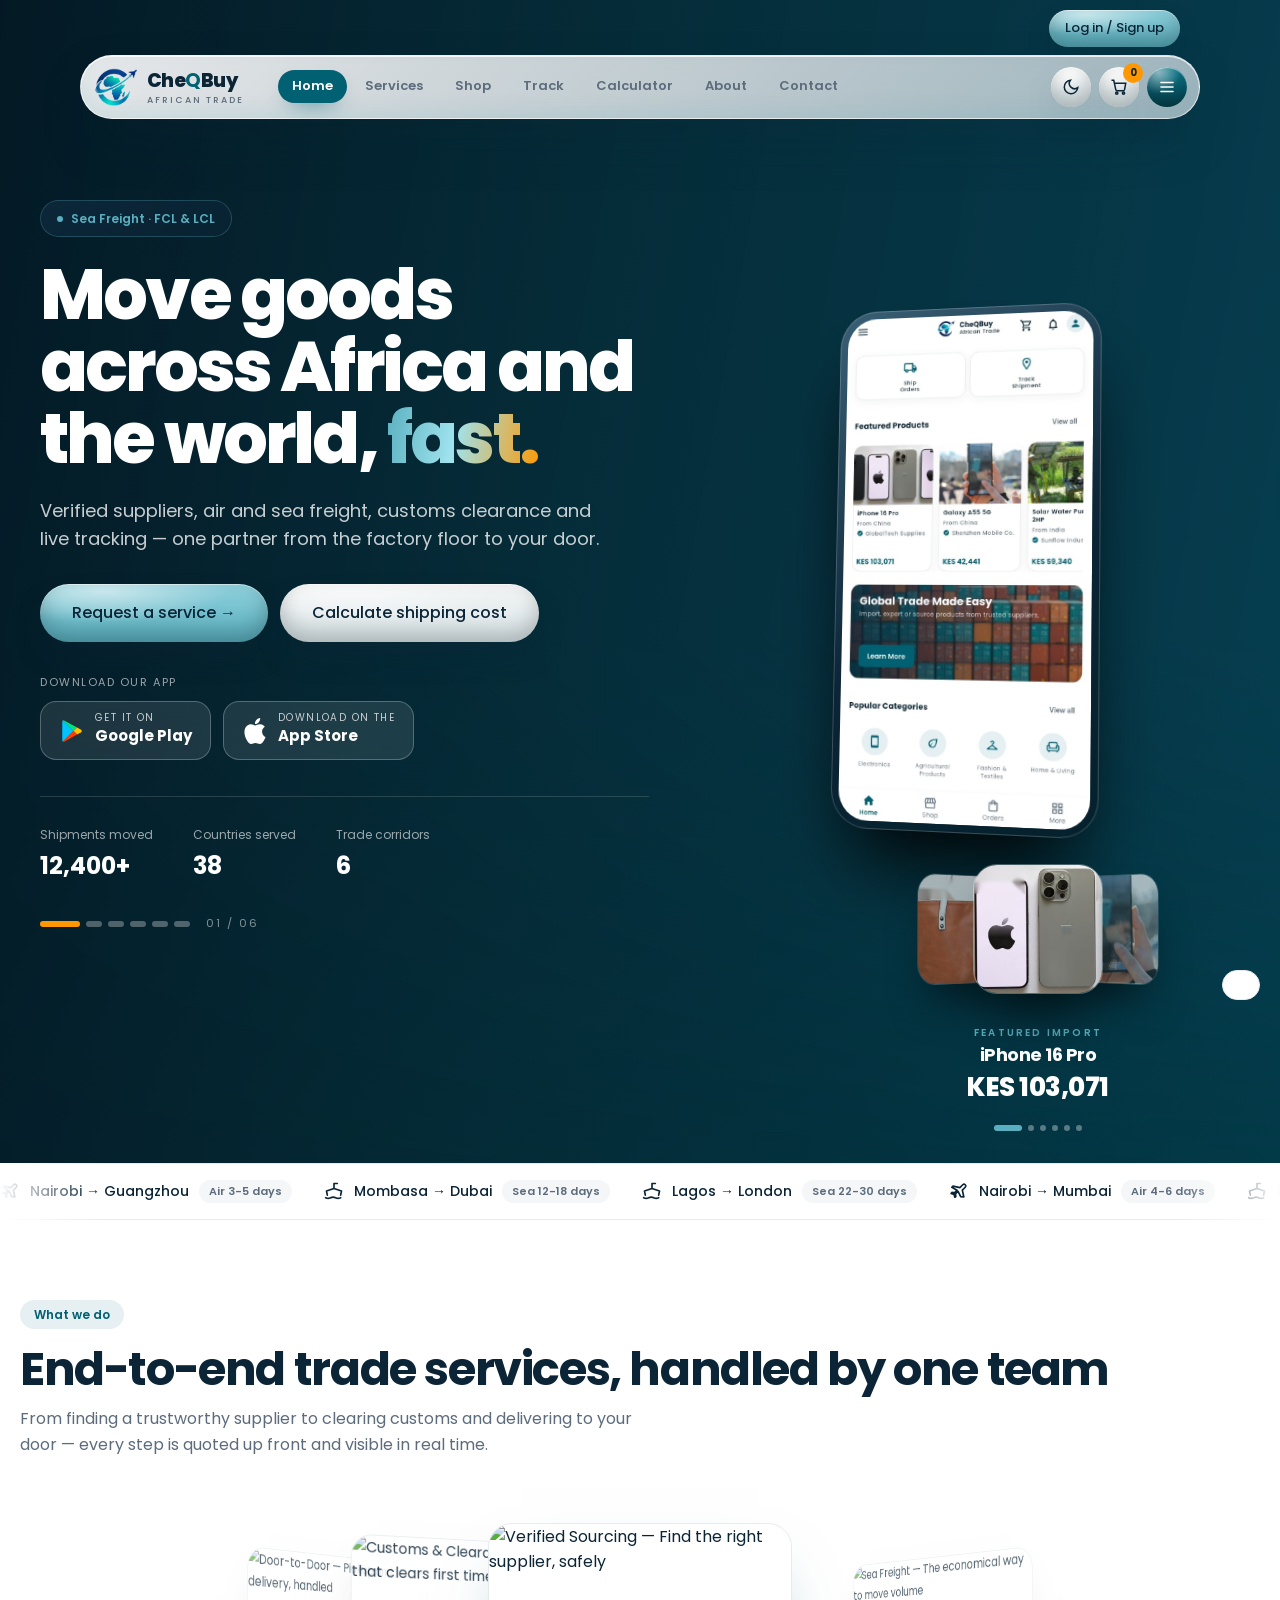
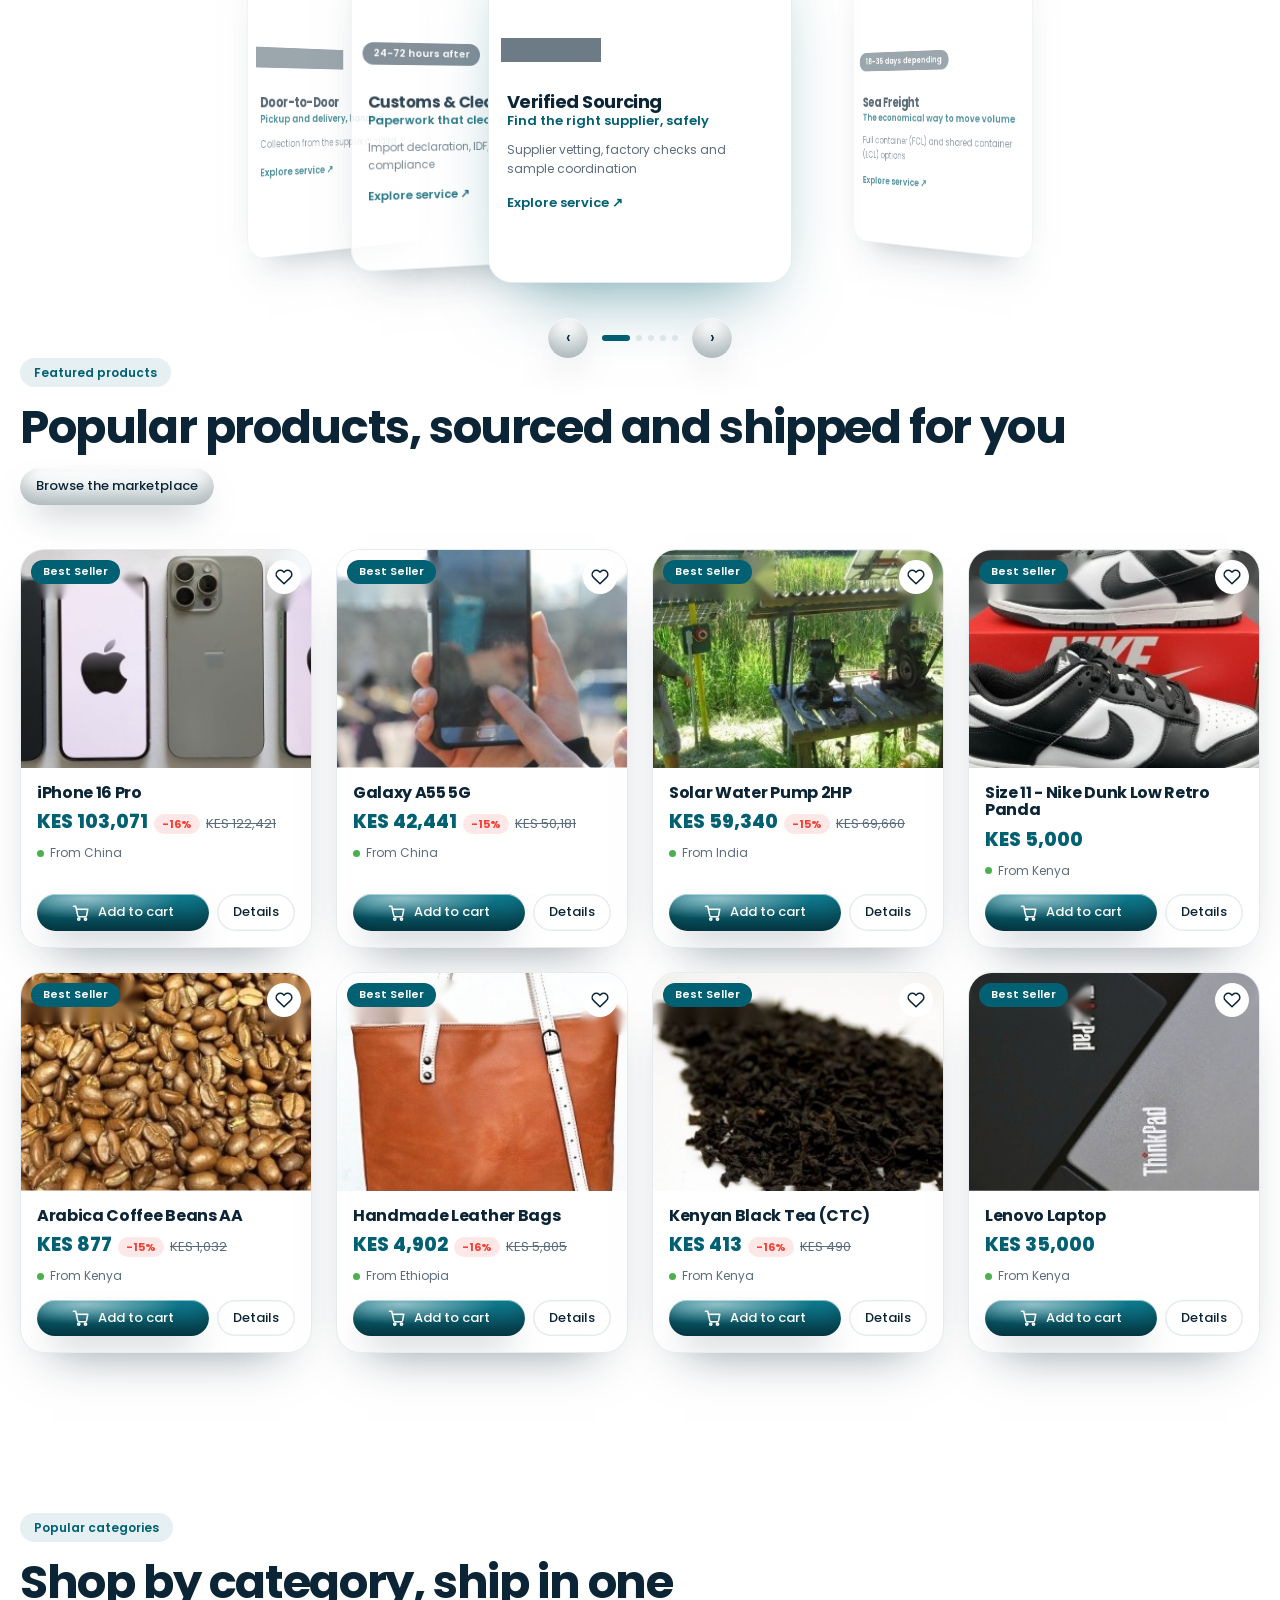
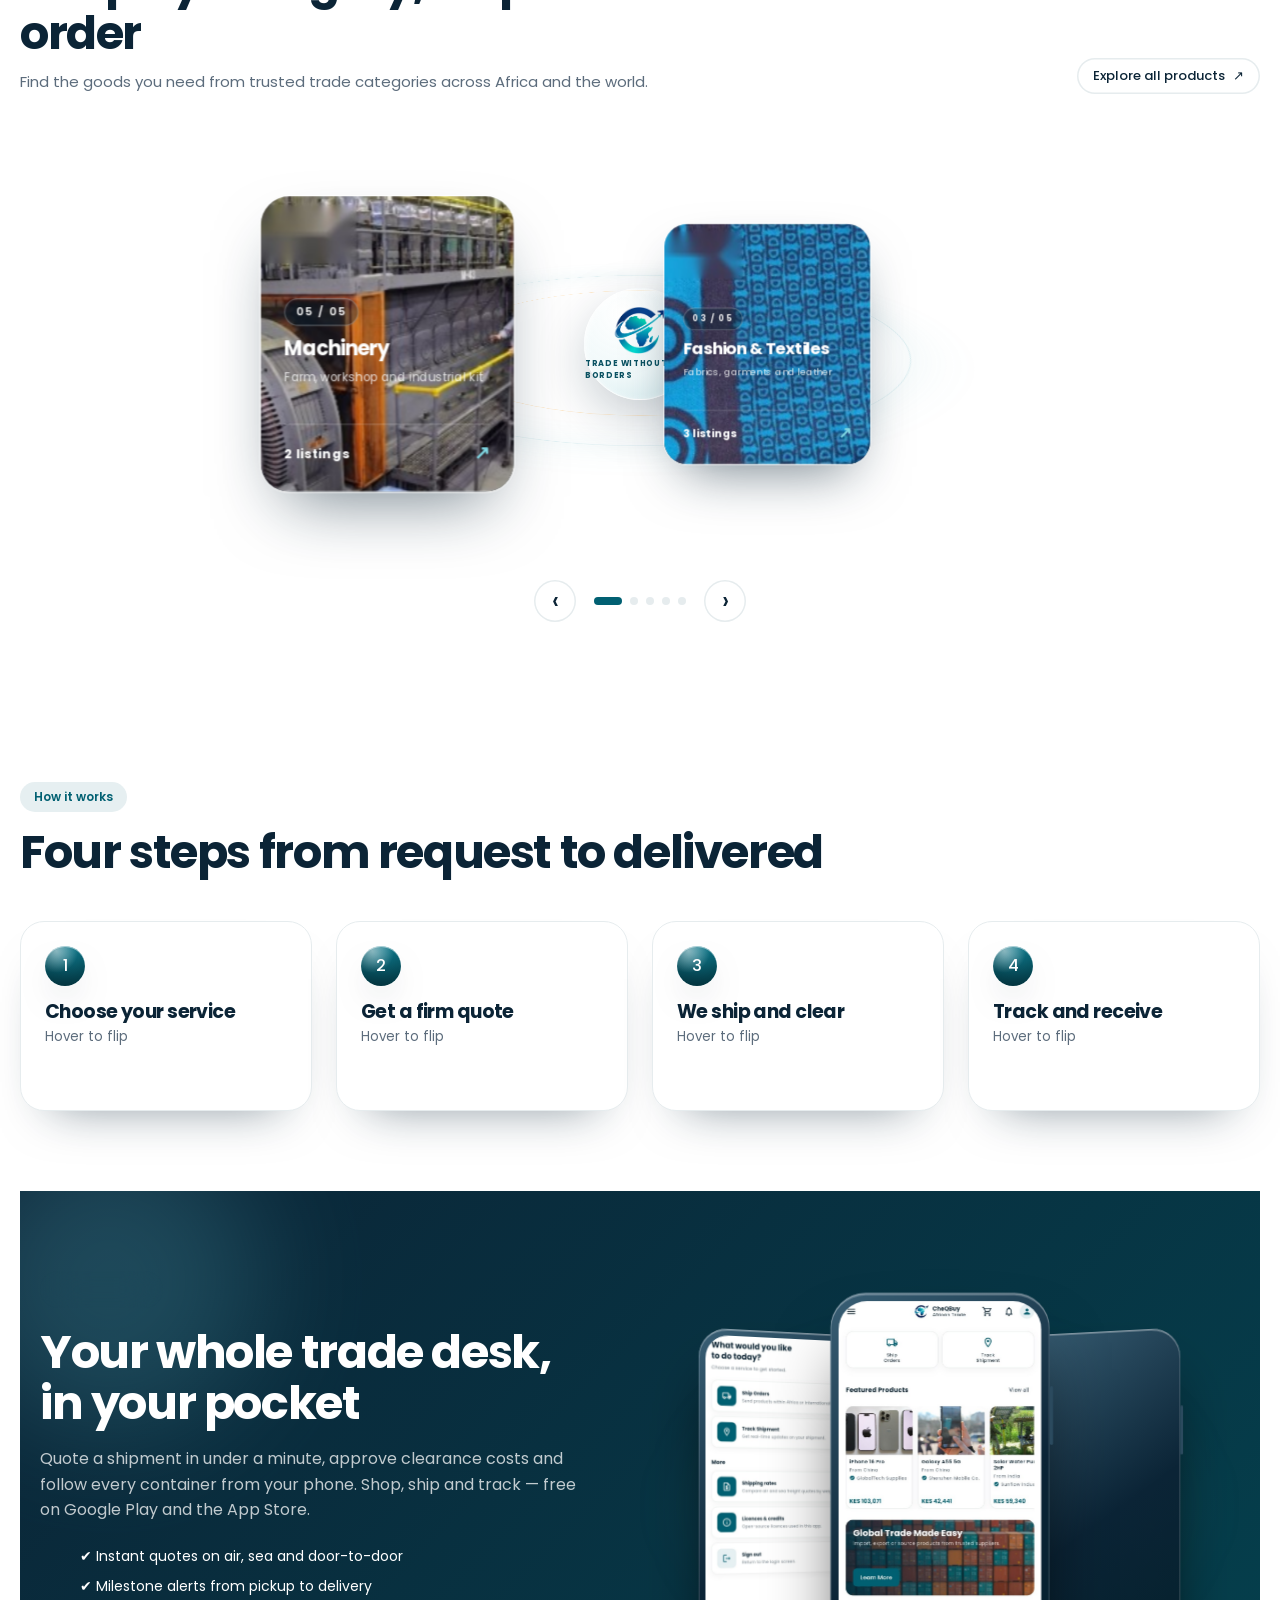
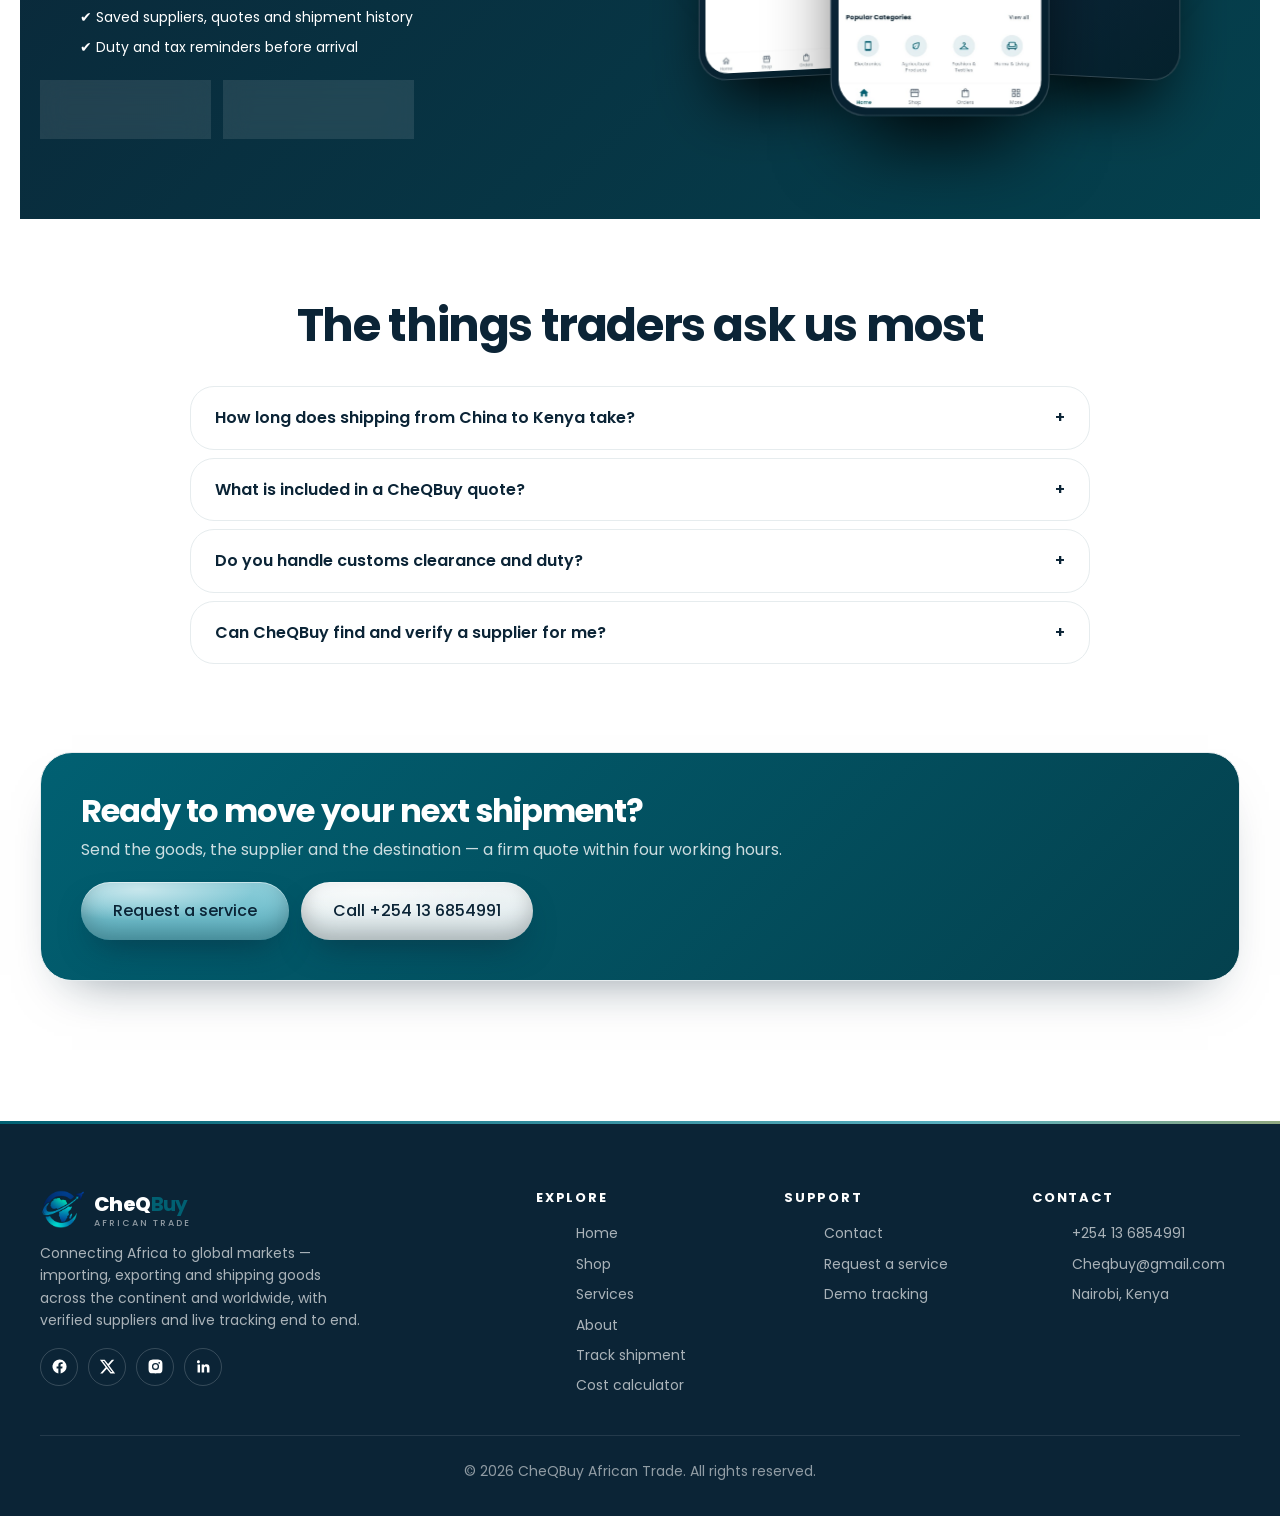
==== index.html @ 68449bb0 "Publish CheQBuy website Co-authored-by: Copilot <223556219+Copilot@users.noreply.github.com>" ====
<!doctype html>
<html lang="en">
<head>
<meta charset="utf-8">
<meta name="viewport" content="width=device-width,initial-scale=1,viewport-fit=cover">
<title>CheQBuy African Trade — Import · Export · Ship across Africa and the world</title>
<meta name="description" content="CheQBuy African Trade helps importers and exporters move goods across Africa and internationally — verified sourcing, air and sea freight, customs clearance, door-to-door delivery and live tracking.">
<meta name="theme-color" content="#016072">
<meta property="og:title" content="CheQBuy African Trade — Connecting Africa to Global Markets">
<meta property="og:type" content="website">
<link rel="icon" type="image/png" href="img/logo.png">
<link rel="preconnect" href="https://fonts.googleapis.com"><link rel="preconnect" href="https://fonts.gstatic.com" crossorigin>
<link href="https://fonts.googleapis.com/css2?family=Poppins:wght@300;400;500;600;700;800&display=swap" rel="stylesheet">
<link rel="stylesheet" href="styles.css">
</head>
<body>
<header id="hd">
  <div class="topr"><a class="orb lt sm" href="#/#download-app" id="login" aria-label="Log in or sign up to CheQBuy">Log in / Sign up</a></div>
  <div class="wrap nav">
    <a class="brand" href="#/" aria-label="CheQBuy African Trade — home">
      <img class="brand-logo" src="img/logo.png" alt="">
      <span>Che<b>Q</b>Buy<small>AFRICAN TRADE</small></span>
    </a>
    <nav class="links" id="links" aria-label="Main"></nav>
    <div class="rt">
      <button class="orb gh ico" id="theme" aria-label="Toggle dark mode"><svg viewBox="0 0 24 24" fill="none" stroke="currentColor" stroke-width="2"><path d="M21 12.8A9 9 0 1 1 11.2 3a7 7 0 0 0 9.8 9.8z"/></svg></button>
      <button class="orb gh ico" id="cartBtn" aria-label="Open cart"><svg viewBox="0 0 24 24" fill="none" stroke="currentColor" stroke-width="2"><circle cx="9" cy="20" r="1.5"/><circle cx="18" cy="20" r="1.5"/><path d="M2 3h3l2.7 12.4a2 2 0 0 0 2 1.6h7.7a2 2 0 0 0 2-1.5L21 7H6"/></svg><span class="badge" id="cnt" hidden>0</span></button>
      <button class="orb ico" id="menuBtn" aria-label="Open menu" aria-expanded="false"><svg viewBox="0 0 24 24" fill="none" stroke="#fff" stroke-width="2.2" stroke-linecap="round"><path d="M4 6h16M4 12h16M4 18h16"/></svg></button>
    </div>
  </div>
  <div class="strip" id="strip"></div>
</header>

<main id="app"></main>

<footer>
  <div class="wrap">
    <div class="fg">
      <div class="footer-brand"><div class="brand"><img class="brand-logo" src="img/logo.png" alt=""><span>CheQ<b>Buy<small>AFRICAN TRADE</small></b></span></div>
        <p style="font-size:14px;color:rgba(255,255,255,.65);max-width:320px;margin-top:12px">Connecting Africa to global markets — importing, exporting and shipping goods across the continent and worldwide, with verified suppliers and live tracking end to end.</p>
        <div class="so" id="social"></div></div>
      <div><h4>Explore</h4><ul><li><a href="#/">Home</a></li><li><a href="#/shop">Shop</a></li><li><a href="#/services">Services</a></li><li><a href="#/about">About</a></li><li><a href="#/track">Track shipment</a></li><li><a href="#/calculator">Cost calculator</a></li></ul></div>
      <div><h4>Support</h4><ul><li><a href="#/contact">Contact</a></li><li><a href="#/contact">Request a service</a></li><li><a href="#/track">Demo tracking</a></li></ul></div>
      <div><h4>Contact</h4><ul><li><a href="tel:+254136854991">+254 13 6854991</a></li><li><a href="mailto:Cheqbuy@gmail.com">Cheqbuy@gmail.com</a></li><li>Nairobi, Kenya</li></ul></div>
    </div>
    <div style="border-top:1px solid rgba(255,255,255,.1);padding:24px 0 34px;font-size:14px;color:rgba(255,255,255,.55);text-align:center">© 2026 CheQBuy African Trade. All rights reserved.</div>
  </div>
</footer>

<div class="ov" id="ov"></div>
<aside class="dr dk" id="menu" aria-label="Menu"><div style="display:flex;justify-content:space-between;align-items:center;margin-bottom:24px"><span class="brand"><img class="brand-logo" src="img/logo.png" alt=""><span>CheQ<b>Buy<small>AFRICAN TRADE</small></b></span></span><button class="orb gh ico" id="closeMenu" aria-label="Close menu">✕</button></div><div id="mlinks"></div>
  <a class="orb lt" style="margin-top:24px;color:#0B2436" href="#/contact">Request a service</a></aside>
<aside class="dr" id="cart" aria-label="Cart"><div class="dh"><span class="orb ico">🛒</span><b style="flex:1;font-size:18px">Your cart</b><button class="orb gh ico" id="closeCart" aria-label="Close cart">✕</button></div><div class="db" id="cbody"></div><div class="df" id="cfoot"></div></aside>
<div class="toast" id="toast" role="status" aria-live="polite"></div>

<script src="app.js"></script>
</body>
</html>
---- styles.css ----
:root{--pri:#016072;--lt:#59AFBF;--dk:#04414E;--navy:#0B2436;--pale:#E6EFF1;--bg:#fff;--tx:#0B2436;--tx2:#5C6C7C;--mu:#F4F6F7;--bd:#E6ECEE;--sf:#fff;--ok:#4CAF50;--wn:#FF9800;--pd:#FFC107;--er:#F44336;--sh:0 26px 50px -32px rgba(11,36,54,.55)}
[data-theme=dark]{--bg:#0B2436;--sf:#102C40;--pri:#59AFBF;--tx:#fff;--tx2:#9fb3c2;--mu:#102C40;--bd:#1E3A4C;--pale:#14334a;--sh:0 26px 50px -32px #000}
*{box-sizing:border-box;margin:0}html{scroll-behavior:smooth}
body{font:400 16px/1.6 Poppins,sans-serif;background:var(--bg);color:var(--tx);-webkit-font-smoothing:antialiased;overflow-x:hidden}
img{max-width:100%;display:block}a{color:inherit;text-decoration:none}button,input,select,textarea{font:inherit;color:inherit}
:focus-visible{outline:2px solid var(--lt);outline-offset:3px}::selection{background:var(--lt);color:#fff}
.wrap{max-width:1240px;margin:auto;padding:0 20px}.sec{padding:80px 0}
h1,h2,h3{font-weight:700;letter-spacing:-.03em;line-height:1.1}
h2{font-size:clamp(1.8rem,4vw,2.9rem)}.sub{color:var(--tx2);max-width:640px;margin-top:12px}
.tag{display:inline-block;font-size:12px;font-weight:600;color:var(--pri);background:var(--pale);padding:5px 14px;border-radius:99px;margin-bottom:14px}
.card{background:var(--sf);border:1px solid var(--bd);border-radius:24px;box-shadow:var(--sh)}
.sr{position:absolute;width:1px;height:1px;overflow:hidden;clip:rect(0 0 0 0)}
/* orb buttons */
.orb{--a:#0f7f93;--b:var(--dk);display:inline-flex;align-items:center;justify-content:center;gap:8px;padding:12px 24px;border:0;border-radius:99px;color:#fff;font-weight:500;cursor:pointer;position:relative;isolation:isolate;
background-image:radial-gradient(120% 120% at 28% 12%,rgba(255,255,255,.55),rgba(255,255,255,0) 46%),linear-gradient(180deg,var(--a),var(--b));
box-shadow:inset 0 1px 0 rgba(255,255,255,.5),inset 0 -10px 20px rgba(0,0,0,.22),0 16px 34px -14px rgba(11,36,54,.6);transition:transform .35s cubic-bezier(.22,1,.36,1),box-shadow .35s,filter .35s}
.orb:hover{transform:translateY(-2px) scale(1.025);filter:saturate(1.1);box-shadow:inset 0 1px 0 rgba(255,255,255,.6),inset 0 -10px 20px rgba(0,0,0,.22),0 22px 44px -16px rgba(89,175,191,.7)}
.orb:active{transform:scale(.985)}.orb.sm{padding:8px 16px;font-size:13px}.orb.lg{padding:16px 32px}
.orb.lt{--a:#8fd0dc;--b:var(--lt);color:var(--navy)}.orb.ok{--a:#6bc46f;--b:#3d9b41}
.orb.gh{--a:rgba(255,255,255,.95);--b:#dbe8eb;color:#0B2436}.orb.ol{background:none;color:var(--tx);box-shadow:inset 0 0 0 1.5px var(--bd)}
.orb.ico{width:40px;height:40px;padding:0}.orb svg{width:18px;height:18px}
/* header */
header{position:fixed;inset:0 0 auto;z-index:50;background:color-mix(in srgb,var(--bg) 85%,transparent);backdrop-filter:blur(20px);border-bottom:1px solid var(--bd);transition:box-shadow .5s}
header.sc{box-shadow:0 18px 42px -28px rgba(11,36,54,.55)}
.nav{display:flex;align-items:center;gap:10px;height:68px}.brand{display:flex;align-items:center;gap:10px;font-weight:800;font-size:19px;letter-spacing:-.03em}.brand-logo{width:44px;height:40px;object-fit:contain;flex:none}.brand>span{display:block}
.brand small{display:block;font-size:9px;letter-spacing:.22em;color:var(--tx2);font-weight:500;margin-top:-4px}.brand b{color:var(--pri)}.footer-brand{grid-column:span 2;min-width:240px}.footer-brand .brand{font-size:20px}.footer-brand .brand small{color:rgba(255,255,255,.55)}
.links{display:none;gap:4px;margin-left:24px;flex:1}.links a{padding:6px 14px;border-radius:99px;font-size:13px;font-weight:600;color:var(--tx2);transition:.3s}
.links a:hover{background:var(--pale);color:var(--tx)}.links a.on{background:var(--pri);color:#fff;box-shadow:0 10px 22px -12px var(--pri)}[data-theme=dark] .links a.on{color:#04414E}
.rt{margin-left:auto;display:flex;gap:8px;align-items:center}.badge{position:absolute;top:-4px;right:-4px;min-width:20px;height:20px;border-radius:99px;background:var(--wn);color:var(--navy);font-size:10px;font-weight:700;display:grid;place-items:center}
.strip{display:flex;gap:6px;overflow:auto;padding:0 20px 8px;scrollbar-width:none}.strip a{white-space:nowrap;padding:5px 14px;border-radius:99px;font-size:12px;font-weight:600;color:var(--tx2);background:var(--mu)}.strip a.on{background:var(--pri);color:#fff}
@media(min-width:1024px){.links{display:flex}.strip{display:none}}
/* drawers */
.ov{position:fixed;inset:0;background:rgba(11,36,54,.6);backdrop-filter:blur(4px);z-index:60;opacity:0;pointer-events:none;transition:.25s}.ov.o{opacity:1;pointer-events:auto}
.dr{position:fixed;top:0;bottom:0;right:0;width:min(440px,100%);background:var(--bg);z-index:70;transform:translateX(100%);transition:transform .5s cubic-bezier(.22,1,.36,1);display:flex;flex-direction:column}.dr.o{transform:none}
.dr.dk{background:linear-gradient(135deg,#102C40,#0B2436);color:#fff;width:min(384px,88%);padding:20px}.dr.dk a{display:block;padding:12px 16px;border-radius:16px;font-weight:600;color:rgba(255,255,255,.75)}.dr.dk a:hover,.dr.dk a.on{background:rgba(89,175,191,.2);color:#fff}
.dh{display:flex;align-items:center;gap:10px;padding:18px 22px;border-bottom:1px solid var(--bd)}.db{flex:1;overflow:auto;padding:18px 22px}.df{padding:20px 22px;background:var(--mu);border-top:1px solid var(--bd)}
.ci{display:flex;gap:12px;padding:12px;border:1px solid var(--bd);border-radius:16px;margin-bottom:12px}.ci img{width:76px;height:76px;border-radius:12px;object-fit:cover}.qty{display:inline-flex;align-items:center;border:1px solid var(--bd);border-radius:99px}.qty button{width:28px;height:28px;border:0;background:none;cursor:pointer;font-size:16px}
/* hero */
.hero{position:relative;min-height:100svh;display:flex;align-items:center;padding:130px 0 70px;color:#fff;background:#0B2436;overflow:hidden;isolation:isolate}
.hero .bg{position:absolute;inset:0;z-index:-2}.hero .bg img{position:absolute;inset:0;width:100%;height:100%;object-fit:cover;opacity:0;transition:opacity 1.6s ease-out}.hero .bg img.a{opacity:1;animation:kb 14s ease-out forwards}
.hero::before{content:"";position:absolute;inset:0;z-index:-1;background:linear-gradient(100deg,rgba(4,25,36,.95),rgba(4,45,56,.8) 40%,rgba(1,96,114,.45)),linear-gradient(0deg,rgba(4,25,36,.9),transparent 45%)}
.hg{display:grid;gap:40px;align-items:center}@media(min-width:1024px){.hg{grid-template-columns:1.05fr .95fr}}
.pill{display:inline-flex;align-items:center;gap:8px;padding:8px 16px;border-radius:99px;font-size:12px;font-weight:600;color:var(--lt);background:linear-gradient(135deg,rgba(16,44,64,.72),rgba(11,36,54,.58));border:1px solid rgba(89,175,191,.28);backdrop-filter:blur(20px)}
.pill i{width:6px;height:6px;border-radius:50%;background:var(--lt);animation:pr 2.4s infinite}
.hero h1{font-size:clamp(2.5rem,6vw,4.4rem);font-weight:800;line-height:1.02;letter-spacing:-.04em;margin:22px 0}
.grad{background:linear-gradient(100deg,#59AFBF,#9fe3ee 45%,#FF9800);-webkit-background-clip:text;background-clip:text;color:transparent}
.hero p.l{max-width:560px;font-size:18px;color:rgba(255,255,255,.78)}.btns{display:flex;flex-wrap:wrap;gap:12px;margin-top:30px}
.stats{display:flex;flex-wrap:wrap;gap:20px 40px;margin-top:36px;padding-top:24px;border-top:1px solid rgba(255,255,255,.14)}.stats b{display:block;font-size:24px}.stats span{font-size:12px;color:rgba(255,255,255,.6)}
.globe{position:relative;aspect-ratio:1;max-width:540px;margin:auto;width:100%}.globe canvas{position:absolute;inset:0;width:100%;height:100%}
.chip{position:absolute;padding:8px 14px;border-radius:99px;font-size:12px;font-weight:500;background:rgba(11,36,54,.7);border:1px solid rgba(89,175,191,.3);backdrop-filter:blur(14px);animation:fl 6s ease-in-out infinite}
.dots{display:flex;gap:6px;align-items:center;margin-top:30px}.dots i{height:6px;width:16px;border-radius:9px;background:rgba(255,255,255,.3);cursor:pointer;transition:.5s}.dots i.a{width:40px;background:var(--wn)}
@keyframes kb{from{transform:scale(1.02)}to{transform:scale(1.16) translate(-1.5%,-1.5%)}}@keyframes fl{50%{transform:translateY(-14px)}}
@keyframes pr{0%{box-shadow:0 0 0 0 rgba(89,175,191,.6)}70%{box-shadow:0 0 0 12px transparent}}@keyframes mq{to{transform:translateX(-50%)}}
.tick{overflow:hidden;background:var(--sf);border-block:1px solid var(--bd);padding:16px 0;mask-image:linear-gradient(90deg,transparent,#000 8%,#000 92%,transparent)}
.tk{display:flex;gap:32px;width:max-content;animation:mq 34s linear infinite}.tk span{display:flex;gap:10px;align-items:center;font-size:14px;font-weight:500;white-space:nowrap}.tk em{font-style:normal;font-size:11px;font-weight:600;background:var(--mu);color:var(--tx2);padding:3px 10px;border-radius:99px}
/* grids/cards */
.grid{display:grid;gap:24px;margin-top:44px}.g4{grid-template-columns:repeat(auto-fill,minmax(240px,1fr))}.g3{grid-template-columns:repeat(auto-fit,minmax(260px,1fr))}
.tilt{transform-style:preserve-3d;transition:transform .5s cubic-bezier(.22,1,.36,1),box-shadow .5s;will-change:transform}.sc3{perspective:1500px}
.pc{overflow:hidden;display:flex;flex-direction:column}.pc .im{position:relative;aspect-ratio:4/3;overflow:hidden;background:var(--mu)}.pc img{width:100%;height:100%;object-fit:cover;transition:transform .7s}.pc:hover img{transform:scale(1.06)}
.bs{position:absolute;left:10px;top:10px;background:var(--pri);color:#fff;font-size:11px;font-weight:600;padding:3px 12px;border-radius:99px}[data-theme=dark] .bs{color:#04414E}
.hb{position:absolute;right:10px;top:10px;width:34px;height:34px;border-radius:50%;border:0;background:#fff;color:var(--navy);cursor:pointer;display:grid;place-items:center}.hb.on{color:var(--er)}.hb.on svg{fill:var(--er)}
.pb{padding:16px;display:flex;flex-direction:column;gap:6px;flex:1}.pb h3{font-size:16px;letter-spacing:-.02em}.pr{font-weight:800;font-size:19px;color:var(--pri)}.old{text-decoration:line-through;color:var(--tx2);font-size:13px}
.off{background:#fde8e7;color:var(--er);font-size:11px;font-weight:700;padding:2px 8px;border-radius:99px;margin:0 6px}.ft{display:flex;gap:8px;margin-top:auto;padding-top:8px}.ft .orb:first-child{flex:1}
.ori{font-size:12px;color:var(--tx2);display:flex;align-items:center;gap:6px}.ori:before{content:"";width:7px;height:7px;border-radius:50%;background:var(--ok)}
.cat{position:relative;height:210px;border-radius:24px;overflow:hidden;color:#fff;display:flex;align-items:flex-end;padding:22px}.cat img{position:absolute;inset:0;width:100%;height:100%;object-fit:cover;transition:transform .7s;z-index:-1}.cat:hover img{transform:scale(1.06)}
.cat:before{content:"";position:absolute;inset:0;background:linear-gradient(0deg,rgba(11,36,54,.92),rgba(11,36,54,.3),transparent)}.cat div{position:relative}.cat h3{font-size:18px}.cat small{opacity:.7}
.category-section{position:relative;isolation:isolate}.category-heading{display:flex;align-items:flex-end;justify-content:space-between;gap:24px}.category-heading>div{max-width:680px}.category-heading p{margin-top:12px;color:var(--tx2);font-size:15px}.category-orbit{--orbit-radius:250px;position:relative;height:480px;margin:10px auto 0;perspective:1300px;overflow:visible;outline:none;touch-action:pan-y}.category-orbit:before,.category-orbit:after{content:"";position:absolute;left:50%;top:50%;border:1px solid rgba(89,175,191,.2);border-radius:50%;transform:translate(-50%,-50%) rotateX(72deg);pointer-events:none}.category-orbit:before{width:calc(var(--orbit-radius)*2.12);height:calc(var(--orbit-radius)*2.12);box-shadow:0 0 70px rgba(89,175,191,.1),inset 0 0 55px rgba(89,175,191,.08)}.category-orbit:after{width:calc(var(--orbit-radius)*1.58);height:calc(var(--orbit-radius)*1.58);border-color:rgba(255,152,0,.22)}.category-orbit__ring{position:absolute;inset:0;z-index:1;transform-style:preserve-3d;transform:rotateY(var(--orbit-angle,0deg));transition:transform 1.15s cubic-bezier(.22,1,.36,1)}.category-orbit__card{position:absolute;left:50%;top:50%;width:min(240px,64vw);height:280px;margin:-140px 0 0 -120px;display:flex;align-items:flex-end;padding:22px;border:1px solid rgba(255,255,255,.48);border-radius:28px;overflow:hidden;color:#fff;backface-visibility:hidden;transform:rotateY(calc(var(--orbit-index)*72deg)) translateZ(var(--orbit-radius));box-shadow:0 28px 65px -24px rgba(11,36,54,.6),inset 0 1px 0 rgba(255,255,255,.3);transition:box-shadow .3s,filter .3s}.category-orbit__card:hover,.category-orbit__card:focus-visible{box-shadow:0 36px 80px -18px rgba(1,96,114,.8),inset 0 1px 0 rgba(255,255,255,.55);filter:brightness(1.1)}.category-orbit__card img{position:absolute;inset:0;width:100%;height:100%;object-fit:cover;transition:transform .65s cubic-bezier(.22,1,.36,1)}.category-orbit__card:hover img{transform:scale(1.06)}.category-orbit__card:before{content:"";position:absolute;inset:0;background:linear-gradient(0deg,rgba(5,25,38,.98),rgba(5,25,38,.52) 48%,rgba(5,25,38,.06))}.category-orbit__card div{position:relative;z-index:1;width:100%}.category-orbit__card div>span{display:inline-block;margin-bottom:12px;padding:4px 10px;border:1px solid rgba(255,255,255,.28);border-radius:99px;background:rgba(11,36,54,.38);font-size:10px;font-weight:600;letter-spacing:.16em}.category-orbit__card h3{font-size:19px}.category-orbit__card small{display:block;min-height:36px;margin-top:7px;font-size:11px;line-height:1.6;opacity:.82}.category-orbit__card b{display:flex;align-items:center;justify-content:space-between;margin-top:16px;padding-top:12px;border-top:1px solid rgba(255,255,255,.24);font-size:12px}.category-orbit__card b i{font-size:18px;font-style:normal;color:#81d7e3}.category-orbit__core{position:absolute;left:50%;top:50%;z-index:2;width:112px;height:112px;display:flex;flex-direction:column;align-items:center;justify-content:center;gap:4px;border:1px solid rgba(255,255,255,.72);border-radius:50%;background:radial-gradient(circle at 34% 22%,rgba(255,255,255,.96),rgba(238,248,249,.92) 58%,rgba(204,231,235,.92));box-shadow:0 18px 50px rgba(11,36,54,.22),inset 0 2px 6px rgba(255,255,255,.9);transform:translate(-50%,-50%);pointer-events:none}.category-orbit__core img{width:56px;height:48px;object-fit:contain}.category-orbit__core span{font-size:8px;font-weight:700;letter-spacing:.08em;text-transform:uppercase;color:#0B5262}.category-controls{display:flex;justify-content:center;align-items:center;gap:18px;margin-top:-4px}.category-dots{display:flex;align-items:center;gap:8px}.category-dots button{width:8px;height:8px;padding:0;border:0;border-radius:99px;background:var(--bd);cursor:pointer;transition:width .3s,background .3s}.category-dots button[aria-pressed=true]{width:28px;background:var(--pri)}.category-controls .orb{width:42px;height:42px;font-size:24px}
@media(max-width:700px){.category-heading{align-items:flex-start;flex-direction:column;gap:12px}.category-heading p{font-size:14px}.category-heading>.orb{align-self:flex-start}.category-orbit{--orbit-radius:clamp(72px,22vw,140px);height:390px;margin-top:8px;perspective:950px}.category-orbit:before{width:calc(var(--orbit-radius)*2.4);height:calc(var(--orbit-radius)*2.4)}.category-orbit:after{width:calc(var(--orbit-radius)*1.75);height:calc(var(--orbit-radius)*1.75)}.category-orbit__card{width:min(205px,54vw);height:245px;margin:-122px 0 0 max(-102px,-27vw);padding:17px;border-radius:23px}.category-orbit__card h3{font-size:17px}.category-orbit__card small{font-size:10px}.category-orbit__core{width:84px;height:84px}.category-orbit__core img{width:44px;height:38px}.category-orbit__core span{font-size:7px}.category-controls{margin-top:-10px}}
@media(prefers-reduced-motion:reduce){.category-orbit__ring{transition:none!important}.category-orbit__card img{transition:none!important}}
.navy{background:#0B2436;color:#fff;position:relative;overflow:hidden}.glass{background:linear-gradient(135deg,rgba(16,44,64,.72),rgba(11,36,54,.58));border:1px solid rgba(89,175,191,.25);backdrop-filter:blur(20px);border-radius:24px;padding:26px}
.glass b{font-size:clamp(2rem,4vw,3rem);font-weight:800;display:block;letter-spacing:-.03em}
.blob{position:absolute;width:300px;height:300px;border-radius:50%;filter:blur(60px);opacity:.25;pointer-events:none}
.svc{display:grid;gap:0;grid-template-columns:1fr;overflow:hidden}.svc img{width:100%;height:100%;min-height:240px;object-fit:cover}@media(min-width:900px){.svc{grid-template-columns:1fr 1fr}.svc:nth-child(even) img{order:2}}.svc>div{padding:34px}
.svc li{list-style:none;display:flex;gap:10px;font-size:14px;margin:8px 0}.svc li:before{content:"✓";color:var(--pri);font-weight:700}
/* phones */
.phones{display:flex;justify-content:center;gap:22px;perspective:1400px;flex-wrap:wrap}
.ph{width:230px;border-radius:36px;padding:9px;background:linear-gradient(135deg,rgba(255,255,255,.18),rgba(255,255,255,.05));border:1px solid rgba(255,255,255,.2);box-shadow:0 40px 70px -20px #000;animation:fl 6s ease-in-out infinite;transition:transform .6s}
.ph:nth-child(1){transform:rotateY(14deg)}.ph:nth-child(2){transform:rotateY(-6deg) translateY(-24px);animation-delay:.8s}.ph:nth-child(3){transform:rotateY(-14deg);animation-delay:1.6s}.ph:hover{transform:rotateY(0) scale(1.04)}.ph img{border-radius:28px;width:100%}
.badges{display:flex;gap:12px;flex-wrap:wrap}.sb{display:flex;align-items:center;gap:10px;padding:10px 18px;border-radius:16px;border:1px solid rgba(255,255,255,.25);background:rgba(255,255,255,.1);backdrop-filter:blur(12px);color:#fff;transition:.3s}.sb:hover{transform:translateY(-2px);background:rgba(255,255,255,.2)}.sb svg{width:26px;height:26px}.sb small{display:block;font-size:10px;letter-spacing:.14em;text-transform:uppercase;opacity:.75;line-height:1.1}.sb b{font-size:15px;line-height:1.2}
/* forms */
.f{display:grid;gap:16px}.f label{font-size:14px;font-weight:500;display:grid;gap:6px}input,select,textarea{padding:12px 16px;border:1px solid var(--bd);border-radius:16px;background:var(--sf);width:100%}input:focus,select:focus,textarea:focus{outline:2px solid rgba(89,175,191,.55)}
.row{display:grid;gap:16px;grid-template-columns:repeat(auto-fit,minmax(200px,1fr))}.bar{position:sticky;top:76px;z-index:30;padding:16px;margin-top:-30px;display:grid;gap:12px;grid-template-columns:2fr 1fr 1fr 1fr;background:color-mix(in srgb,var(--sf) 85%,transparent);backdrop-filter:blur(20px);border:1px solid var(--bd);border-radius:24px}
@media(max-width:800px){.bar{grid-template-columns:1fr 1fr}.bar input{grid-column:1/-1}}
.chips{display:flex;flex-wrap:wrap;gap:8px;margin-top:18px}.chip2{padding:6px 14px;border-radius:99px;border:0;background:var(--mu);font-size:12px;font-weight:600;color:var(--tx2);cursor:pointer}.chip2.on{background:var(--pri);color:#fff}[data-theme=dark] .chip2.on{color:#04414E}
.ph1{padding:150px 0 70px;background:linear-gradient(135deg,#0B2436,#04414E 60%,#016072);color:#fff;position:relative;overflow:hidden}.ph1 h1{font-size:clamp(2.2rem,5vw,3.6rem);font-weight:800;letter-spacing:-.035em;max-width:780px;margin-top:14px}.ph1 p{color:rgba(255,255,255,.72);max-width:640px;margin-top:16px;font-size:18px}
.tm{list-style:none;position:relative;padding-left:0}.tm li{display:flex;gap:14px;margin-bottom:14px}.tm .d{width:42px;height:42px;border-radius:50%;display:grid;place-items:center;background:var(--mu);color:var(--tx2);flex:none}.tm .on .d{background:rgba(76,175,80,.15);color:var(--ok)}.tm .cur .d{animation:pr 2s infinite}.tm div.c{flex:1;padding:12px 16px;border:1px solid var(--bd);border-radius:16px}
.st{padding:3px 12px;border-radius:99px;font-size:12px;font-weight:600}
footer{background:#0B2436;color:#fff;margin-top:40px;position:relative;overflow:hidden}footer:before{content:"";display:block;height:3px;background:linear-gradient(90deg,#016072,#59AFBF,#FF9800,#59AFBF,#016072);background-size:300%;animation:gs 9s linear infinite}@keyframes gs{to{background-position:300%}}
.fg{display:grid;gap:40px;padding:64px 0 30px;grid-template-columns:repeat(auto-fit,minmax(180px,1fr))}footer h4{font-size:13px;text-transform:uppercase;letter-spacing:.14em;margin-bottom:14px}footer li{list-style:none;margin:8px 0;font-size:14px;color:rgba(255,255,255,.65)}footer li a:hover{color:var(--lt)}
.so{display:flex;gap:10px;margin-top:16px}.so a{width:38px;height:38px;border-radius:50%;border:1px solid rgba(255,255,255,.18);display:grid;place-items:center;transition:.3s}.so a:hover{background:var(--pri);transform:translateY(-2px)}.so svg{width:17px;height:17px;fill:#fff}
.toast{position:fixed;bottom:20px;right:20px;z-index:99;background:var(--sf);border:1px solid var(--bd);border-radius:16px;padding:14px 18px;box-shadow:var(--sh);transform:translateY(120px);transition:.4s;max-width:300px}.toast.o{transform:none}
.rv{opacity:0;transform:translateY(26px) rotateX(7deg);transition:opacity .7s cubic-bezier(.22,1,.36,1),transform .7s cubic-bezier(.22,1,.36,1)}.rv.in{opacity:1;transform:none}
.acc button{width:100%;text-align:left;background:none;border:0;padding:18px 0;font-weight:600;cursor:pointer;display:flex;justify-content:space-between}.acc .a{display:none;color:var(--tx2);font-size:14px;padding-bottom:18px}.acc .o .a{display:block}.acc>div{padding:0 24px;margin-bottom:8px}
@media(prefers-reduced-motion:reduce){*,*:before,*:after{animation-duration:.001ms!important;animation-iteration-count:1!important;transition-duration:.001ms!important}.rv{opacity:1;transform:none}}

/* 3D coverflow */
.cfw{margin-top:40px}.cf{position:relative;height:410px;perspective:1500px;outline:none}
.cfc{position:absolute;left:50%;top:50%;width:min(82%,304px);height:360px;overflow:hidden;cursor:pointer;transition:transform .68s cubic-bezier(.22,1,.36,1),opacity .5s ease;transform-style:preserve-3d;backface-visibility:hidden}
.cfc.act{box-shadow:0 34px 70px -34px rgba(1,96,114,.65);cursor:default}.ci2{position:relative;height:150px;overflow:hidden}.ci2 img{width:100%;height:100%;object-fit:cover;transition:transform .7s}.cfc:hover .ci2 img{transform:scale(1.06)}
.tm2{position:absolute;left:12px;bottom:12px;padding:3px 12px;border-radius:99px;font-size:11px;font-weight:600;color:#fff;background:rgba(11,36,54,.6);backdrop-filter:blur(8px)}
.ex{display:inline-block;margin-top:14px;font-weight:600;font-size:13px;color:var(--pri)}.cfn{display:flex;justify-content:center;align-items:center;gap:14px;margin-top:10px}
.cdots{display:flex;gap:6px}.cdots i{width:6px;height:6px;border-radius:9px;background:var(--bd);cursor:pointer;transition:.4s}.cdots i.a{width:28px;background:var(--pri)}
/* hero showcase */
.hs{grid-column:1/-1;display:flex;flex-direction:column;align-items:center;margin-top:10px}.hsb{display:flex;gap:20px;align-items:center;transform-style:preserve-3d;max-width:420px}
.hsi{position:relative;flex:none}.hsi img{width:120px;height:120px;border-radius:24px;object-fit:cover;box-shadow:0 30px 60px -18px rgba(0,0,0,.8);animation:fl 6s ease-in-out infinite;transition:transform .5s;position:relative}.hsi:hover img{transform:scale(1.07) rotateY(-10deg)}
.glow{position:absolute;inset:-14px;border-radius:50%;background:rgba(89,175,191,.28);filter:blur(24px)}
.hsb small{font-size:10px;letter-spacing:.22em;text-transform:uppercase;color:#59AFBF;font-weight:600}.hsb h3{font-size:20px;color:#fff;margin:2px 0}.hsb h3:hover{color:#59AFBF}.hp{font-size:26px;font-weight:800;letter-spacing:-.02em}.hm{font-size:12px;color:rgba(255,255,255,.65)}.hl{font-size:12px;font-weight:600;color:#59AFBF}
.hsd{display:flex;gap:6px;margin-top:16px}.hsd i{width:6px;height:6px;border-radius:9px;background:rgba(255,255,255,.35);cursor:pointer;transition:.4s}.hsd i.a{width:28px;background:#59AFBF}
@media(min-width:640px){.hsi img{width:160px;height:160px}.hsb h3{font-size:24px}}
@media(min-width:1280px){.hs{position:absolute;right:32px;bottom:32px;width:420px;align-items:flex-start;margin:0}}
/* phones */
.ag{display:grid;gap:56px;align-items:center}@media(min-width:1024px){.ag{grid-template-columns:.95fr 1.05fr}}
.phones{perspective:1400px;padding:30px 0}.pst{display:flex;justify-content:center;gap:0;transform-style:preserve-3d;transition:transform .5s cubic-bezier(.22,1,.36,1)}
.pf{width:min(31%,200px);flex:none;margin:0 -2%;padding:7px;border-radius:30px;background:linear-gradient(145deg,#3a6076,#0B2436 55%,#04212c);box-shadow:0 40px 70px -24px #000,inset 0 0 0 1px rgba(255,255,255,.18),inset 0 2px 0 rgba(255,255,255,.25);transition:transform .6s cubic-bezier(.22,1,.36,1);position:relative;transform-style:preserve-3d}
.pf:before{content:"";position:absolute;right:-3px;top:22%;width:3px;height:14%;border-radius:2px;background:#2b4a5e}
.pf .scr{border-radius:24px;overflow:hidden;aspect-ratio:720/1444;background:#fff}.pf img{width:100%;height:100%;object-fit:cover}
.pf figcaption{position:absolute;left:0;right:0;bottom:-30px;text-align:center;font-size:12px;color:rgba(255,255,255,.6)}
.pf[data-p="0"]{transform:rotateY(24deg) translateZ(-50px) translateX(14%)}.pf[data-p="1"]{transform:translateZ(70px) scale(1.12);z-index:2;animation:fl 6s ease-in-out infinite}.pf[data-p="2"]{transform:rotateY(-24deg) translateZ(-50px) translateX(-14%)}
.pf:hover{filter:brightness(1.08)}
/* flip cards */
.flip{perspective:1000px;height:190px}.fi{position:relative;height:100%;transform-style:preserve-3d;transition:transform .8s cubic-bezier(.22,1,.36,1)}.flip:hover .fi,.flip:focus .fi{transform:rotateY(180deg)}
.ff{position:absolute;inset:0;backface-visibility:hidden;padding:24px;border-radius:24px}.fb{transform:rotateY(180deg);background:linear-gradient(135deg,#016072,#04414E);color:#fff;display:flex;align-items:center;font-size:14px}
@media(max-width:700px){.cf{height:390px}}
/* floating spherical nav */
header{background:none!important;border:0!important;backdrop-filter:none!important;box-shadow:none!important;padding-top:10px;pointer-events:none}
header .wrap{pointer-events:none;max-width:1120px}.topr,.nav,.strip{pointer-events:auto}
.topr{display:flex;justify-content:flex-end;max-width:1120px;margin:0 auto;padding:0 20px 8px}
.nav{height:64px;padding:0 12px;border-radius:99px;background:linear-gradient(135deg,color-mix(in srgb,var(--sf) 90%,transparent),color-mix(in srgb,var(--sf) 62%,transparent));backdrop-filter:blur(22px) saturate(160%);border:1px solid rgba(255,255,255,.65);box-shadow:0 24px 60px -24px rgba(11,36,54,.55),inset 0 1px 0 rgba(255,255,255,.8),inset 0 -8px 18px rgba(89,175,191,.14);transition:transform .5s cubic-bezier(.22,1,.36,1)}
header.sc .nav{transform:translateY(-4px) scale(.985)}
.strip{margin:8px 14px 0;padding:6px 10px;border-radius:99px;background:color-mix(in srgb,var(--sf) 80%,transparent);backdrop-filter:blur(18px);border:1px solid var(--bd)}
.hero{padding:200px 0 70px}@media(min-width:1280px){.hero{padding-bottom:230px}}.ph1{padding-top:200px}
.hph{perspective:1200px;display:flex;justify-content:center}
.hpf{width:252px;padding:8px;border-radius:38px;background:linear-gradient(145deg,#3a6076,#0B2436 55%,#04212c);box-shadow:0 50px 80px -24px #000,inset 0 0 0 1px rgba(255,255,255,.2);transform:rotateY(-12deg) rotateX(4deg);transition:transform .5s cubic-bezier(.22,1,.36,1);animation:fl 6s ease-in-out infinite;transform-style:preserve-3d}
.hpa{background:#fff;color:#0B2436;border-radius:30px;padding:14px 12px;font-size:11px;display:grid;gap:9px;min-height:470px;align-content:start}
.ah{display:flex;justify-content:space-between;align-items:center;font-size:13px}.as{background:#F4F6F7;border-radius:99px;padding:8px 12px;color:#5C6C7C;font-size:10px}
.ab{position:relative;border-radius:16px;overflow:hidden;height:96px;color:#fff;display:block}.ab img{position:absolute;inset:0;width:100%;height:100%;object-fit:cover}.ab:before{content:"";position:absolute;inset:0;background:linear-gradient(90deg,rgba(4,65,78,.9),rgba(4,65,78,.2))}.ab div{position:relative;padding:11px;display:grid}.ab span{background:#016072;border-radius:8px;padding:4px 10px;font-weight:600;width:max-content;margin-top:6px}
.at{font-size:12px}.aq{display:grid;grid-template-columns:1fr 1fr;gap:8px}.aq a{border:1px solid #E6ECEE;border-radius:14px;padding:10px 4px;text-align:center;display:grid;justify-items:center;gap:4px;color:#0B2436;transition:.3s}.aq svg{color:#016072}.aq a:hover{transform:translateY(-3px) translateZ(20px);box-shadow:0 12px 20px -12px #016072}
.ap{display:grid;grid-template-columns:repeat(3,1fr);gap:6px}.ap a{border:1px solid #E6ECEE;border-radius:10px;overflow:hidden;display:grid;font-size:9px;line-height:1.3;transition:.3s}.ap a:hover{transform:translateY(-3px)}.ap img{aspect-ratio:1;object-fit:cover;width:100%}.ap b,.ap span{padding:2px 5px 0}.ap span{color:#016072;font-weight:700;padding-bottom:5px}
.hsb{display:block;max-width:420px;width:100%}.hst{position:relative;height:150px;perspective:900px;animation:fl 6s ease-in-out infinite}
.hsc{position:absolute;left:50%;top:6px;width:130px;height:130px;margin-left:-65px;border-radius:24px;overflow:hidden;box-shadow:0 30px 50px -16px rgba(0,0,0,.8);border:1px solid rgba(255,255,255,.28);transition:transform .75s cubic-bezier(.22,1,.36,1),opacity .5s}.hsc img{width:100%;height:100%;object-fit:cover}
.hsx{text-align:center;margin-top:10px}.hsx small{font-size:10px;letter-spacing:.22em;text-transform:uppercase;color:#59AFBF;font-weight:600}.hsb h3{font-size:18px}
.hs{align-items:center}@media(min-width:1280px){.hs{width:420px}}
.cfp{width:220px!important;height:440px!important;padding:7px;border-radius:32px;border:0;background:linear-gradient(145deg,#3a6076,#0B2436 55%,#04212c);box-shadow:0 40px 70px -24px #000,inset 0 0 0 1px rgba(255,255,255,.2);overflow:visible!important}
.cfp img{width:100%;height:100%;object-fit:cover;border-radius:25px;display:block}.cfp figcaption{position:absolute;bottom:-30px;left:0;right:0;text-align:center;font-size:12px;color:rgba(255,255,255,.65)}
.phones{position:relative}.phones:before{content:"";position:absolute;inset:10% 5%;background:radial-gradient(closest-side,rgba(89,175,191,.28),transparent);filter:blur(30px);z-index:-1}

/* nav clickable fix: .nav is also .wrap, so override explicitly */
header .nav,header .strip,header .topr,header a,header button{pointer-events:auto}
.hpf{width:270px}.hpa2{position:relative;border-radius:30px;overflow:hidden;background:#fff;line-height:0}.hpa2>img{width:100%;display:block}
.hot{position:absolute;border-radius:14px;transition:.3s}.hot:hover,.hot:focus-visible{background:rgba(1,96,114,.1);box-shadow:inset 0 0 0 2px rgba(1,96,114,.45)}
.ah1{isolation:isolate}.abg{position:absolute;inset:0;z-index:-2}.abg img{position:absolute;inset:0;width:100%;height:100%;object-fit:cover;opacity:0;transition:opacity 1.4s ease-out}.abg img.a{opacity:1;animation:kb 12s ease-out forwards}
.ah1:before{content:"";position:absolute;inset:0;z-index:-1;background:linear-gradient(100deg,rgba(4,25,36,.93),rgba(4,45,56,.72) 50%,rgba(1,96,114,.4))}
.adots{display:flex;gap:6px;margin-top:34px}.adots i{height:6px;width:16px;border-radius:9px;background:rgba(255,255,255,.3);cursor:pointer;transition:.5s}.adots i.a{width:40px;background:var(--wn)}
.category-orbit__core{z-index:0}.category-section{overflow:hidden}.category-orbit__card{transform:rotateY(calc(var(--orbit-index)*72deg)) translateZ(var(--orbit-radius)) rotateY(calc(var(--orbit-index)*-72deg))}
@media(max-width:700px){.category-orbit{--orbit-radius:clamp(92px,28vw,148px)}.category-orbit__card{width:min(205px,50vw);margin-left:max(-102px,-25vw)}}
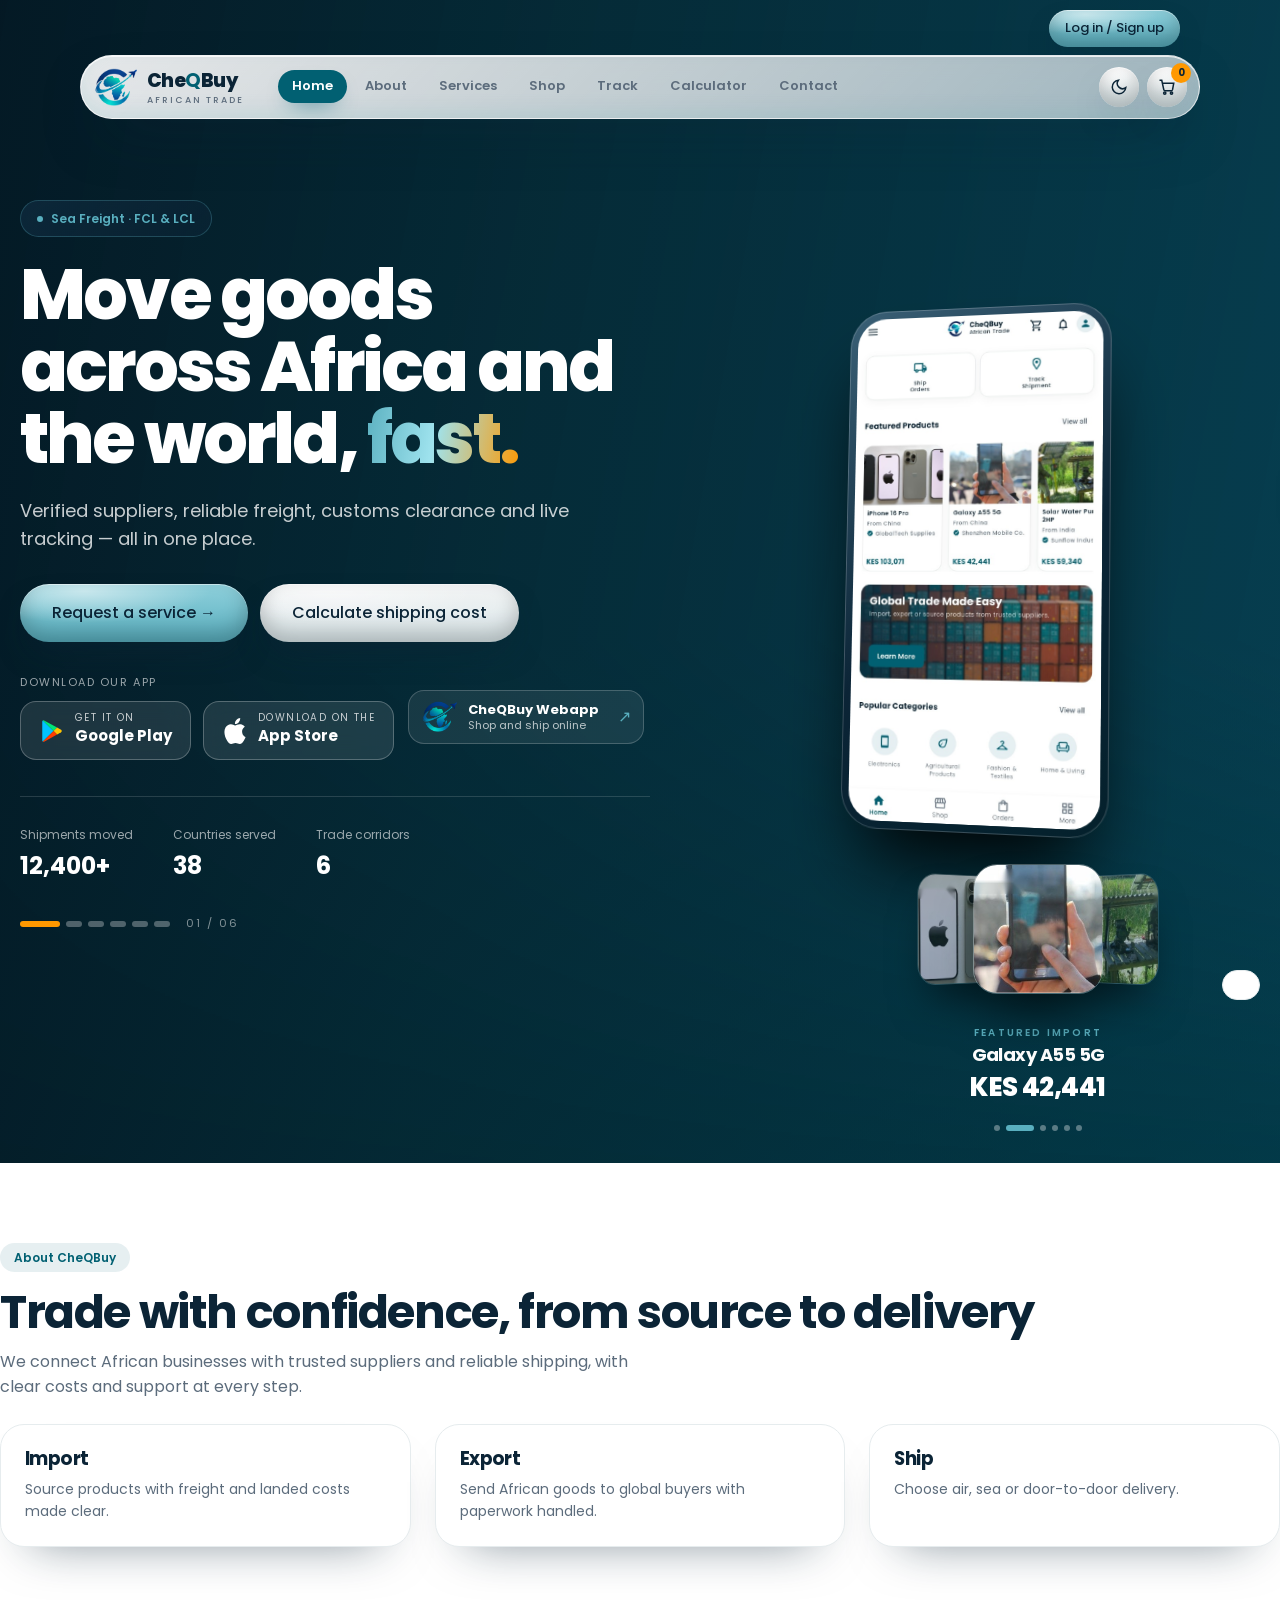
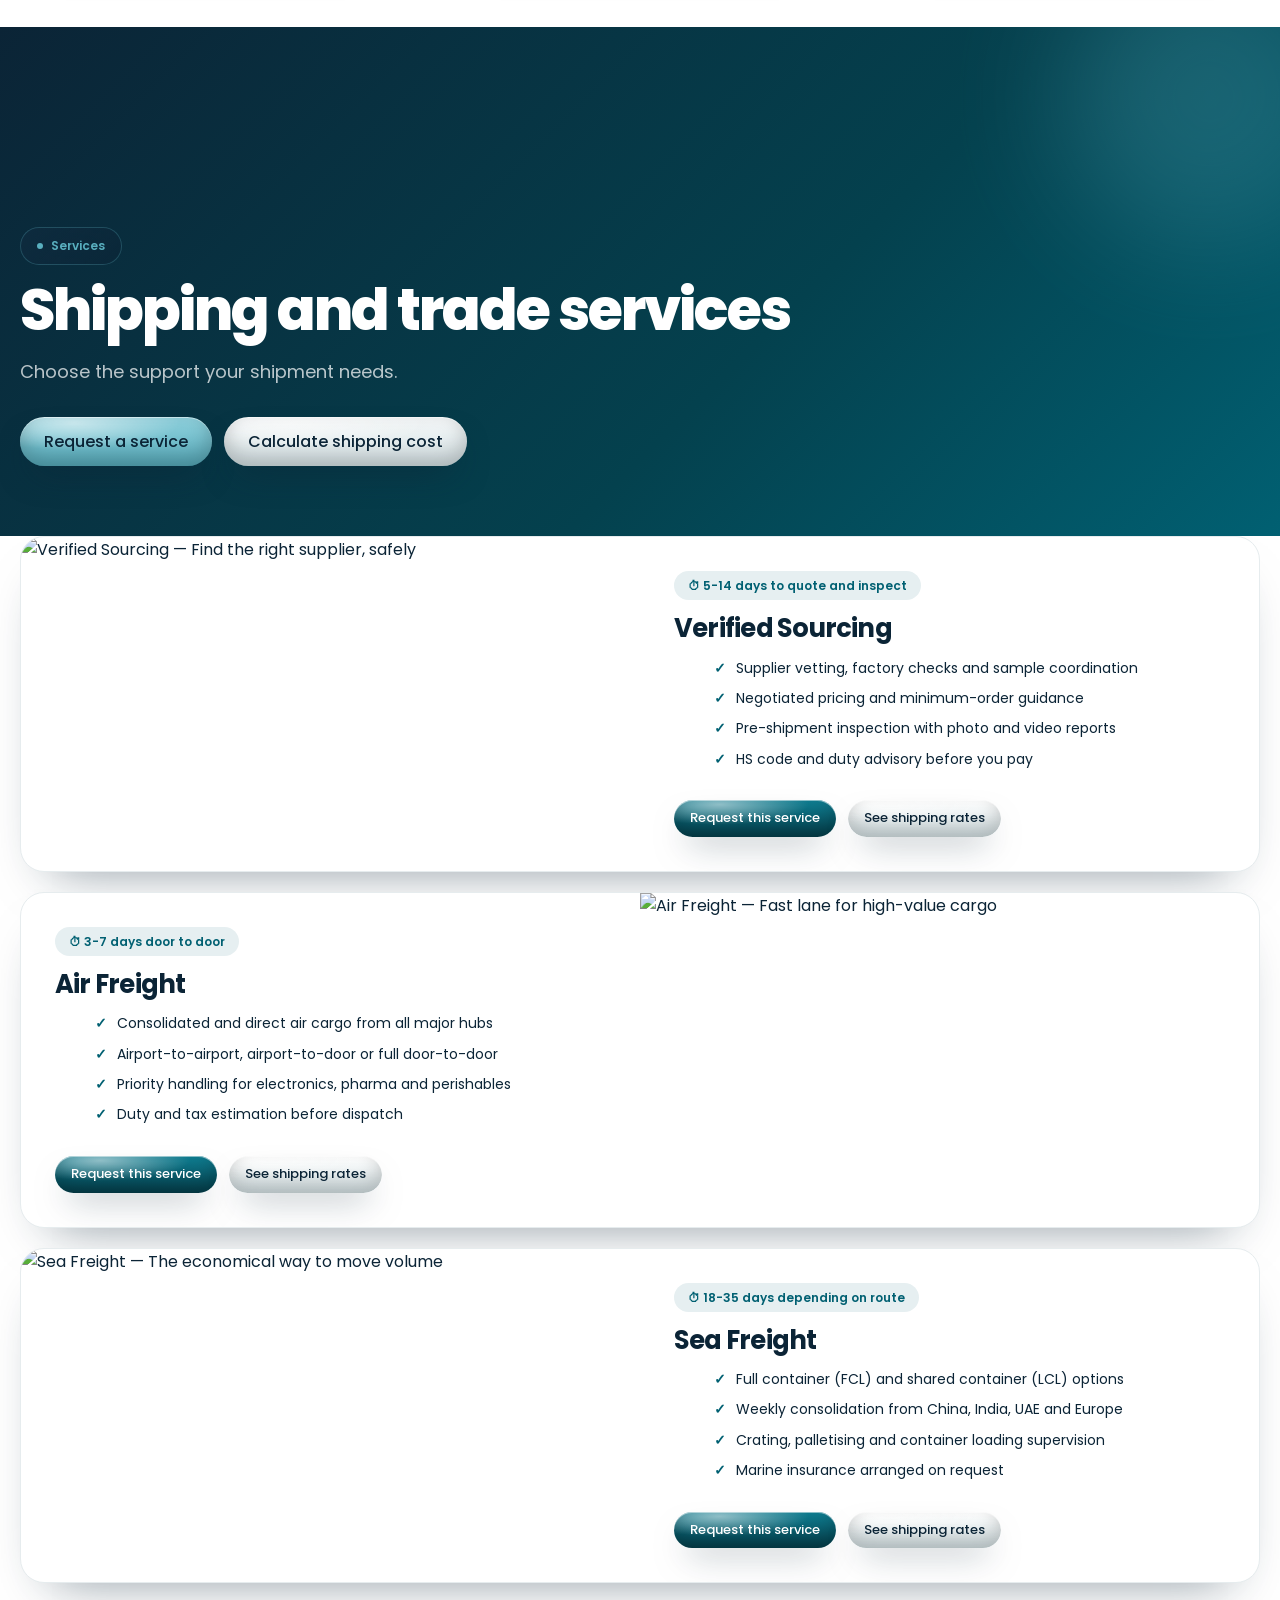
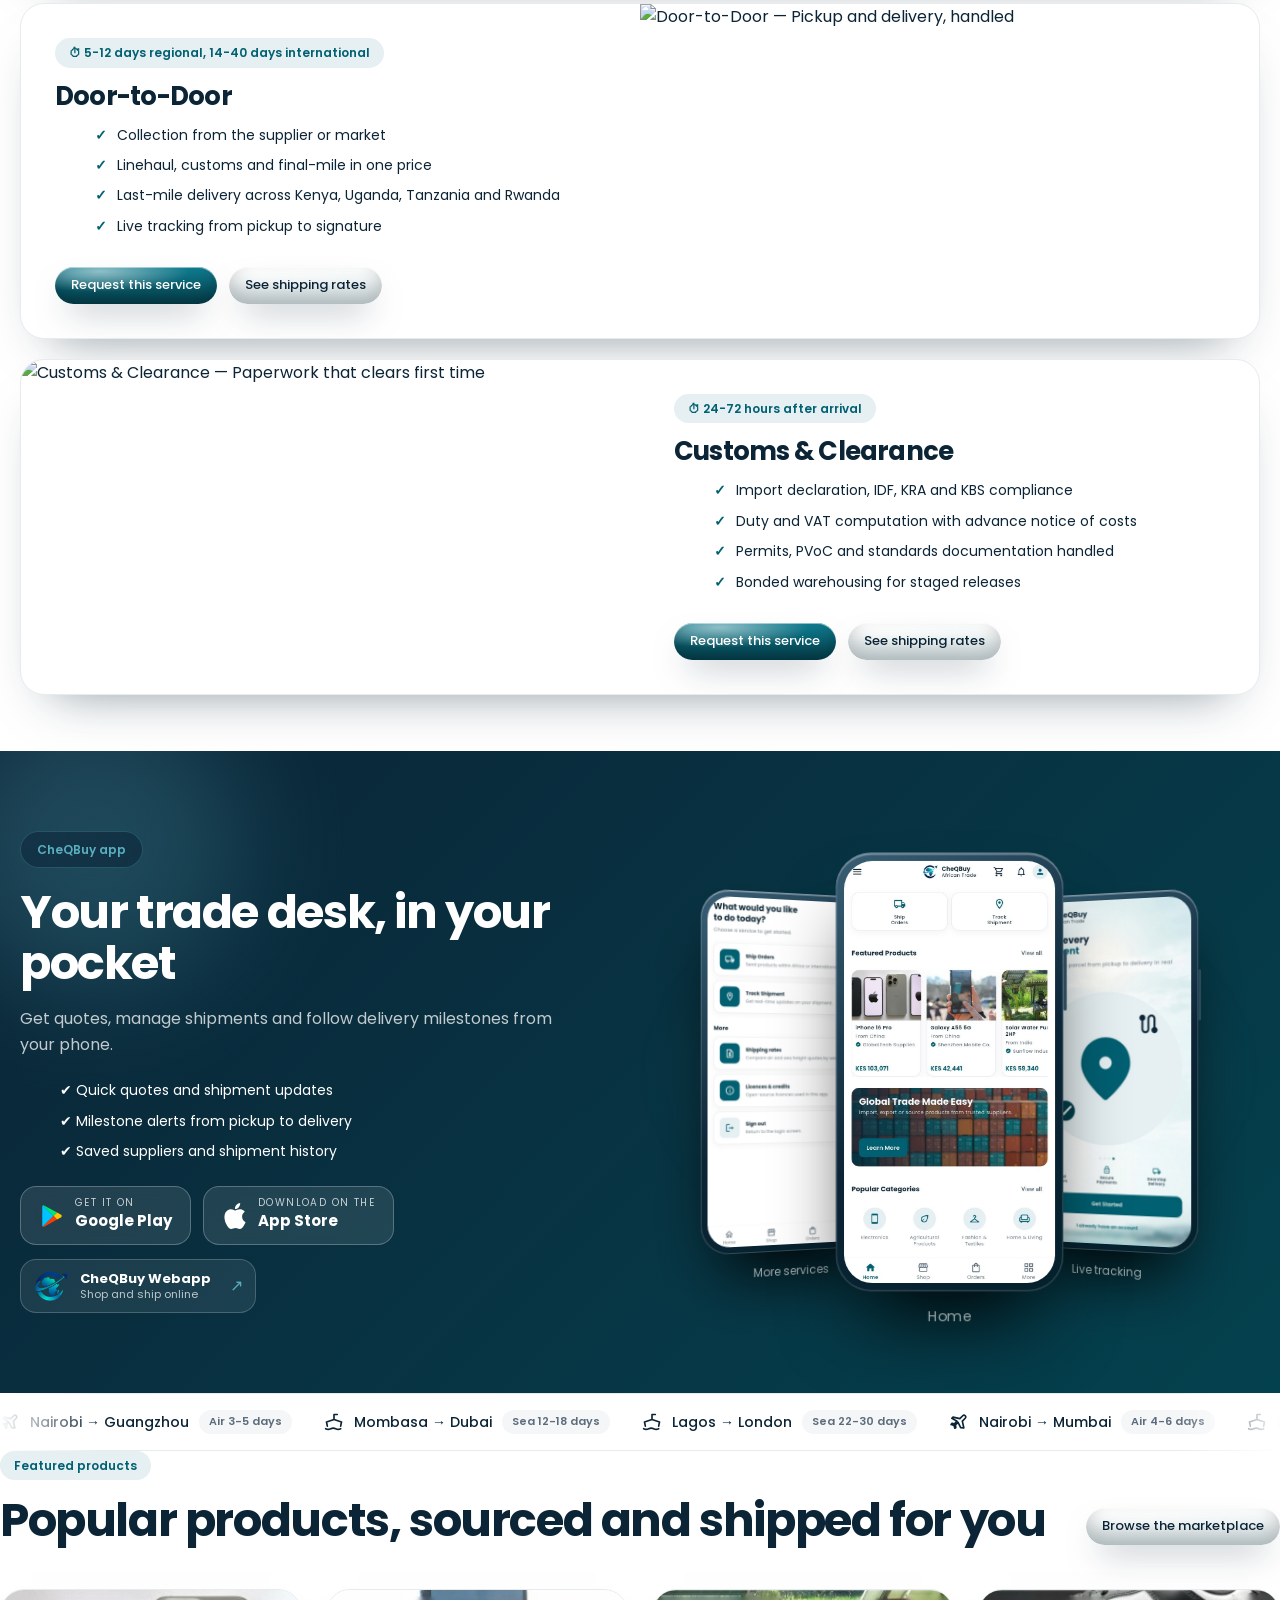
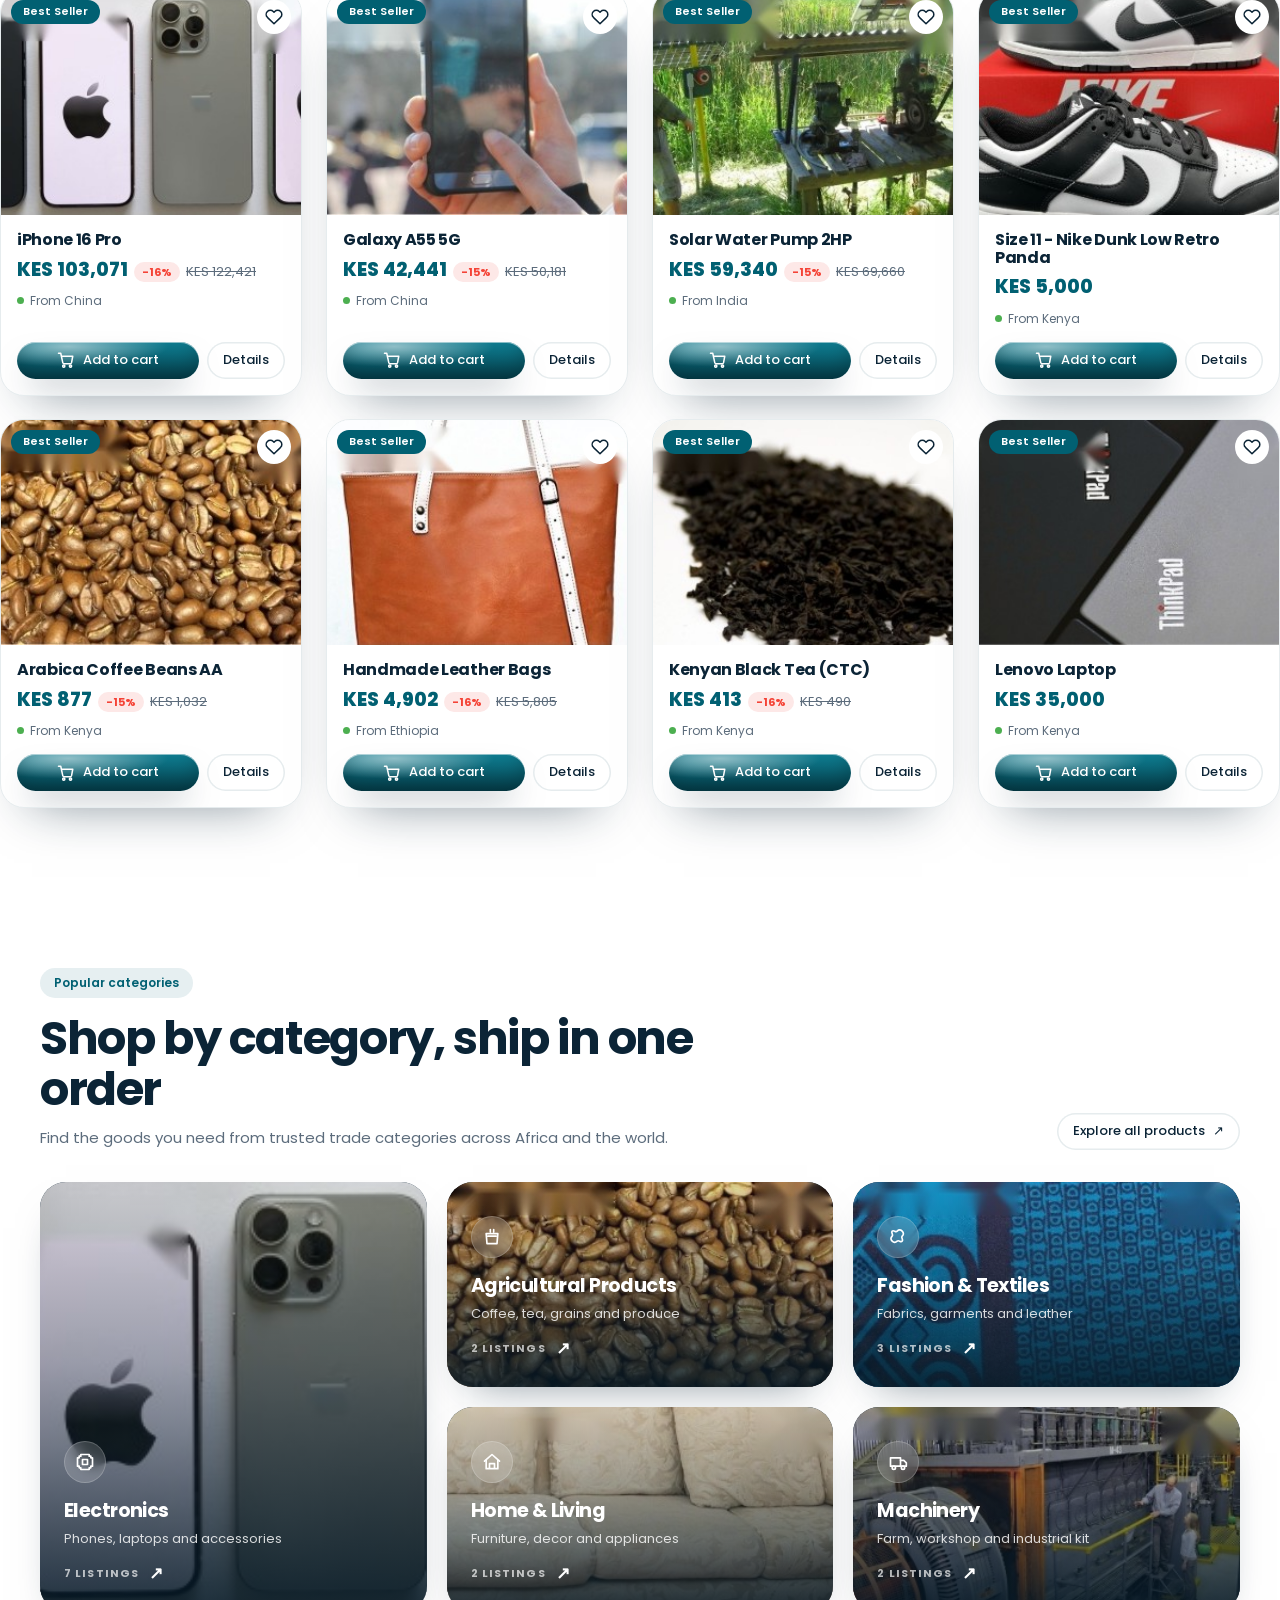
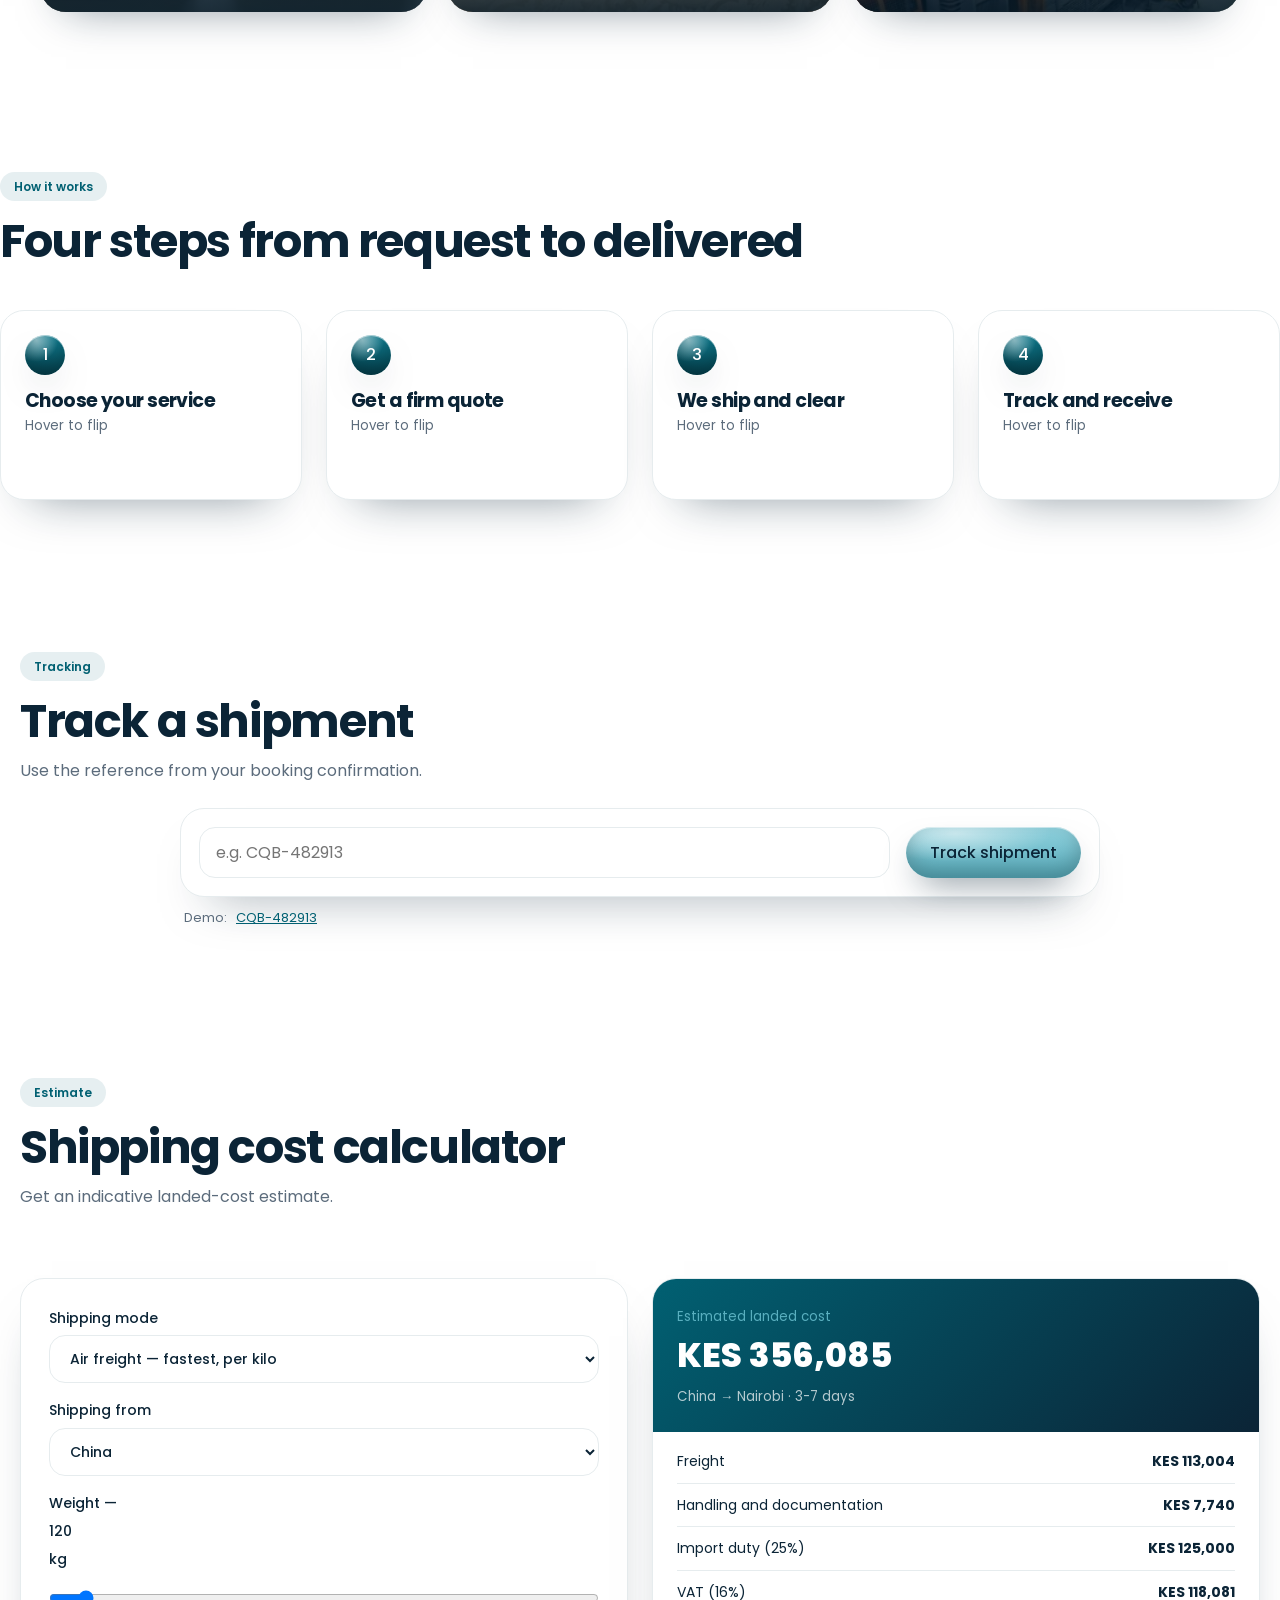
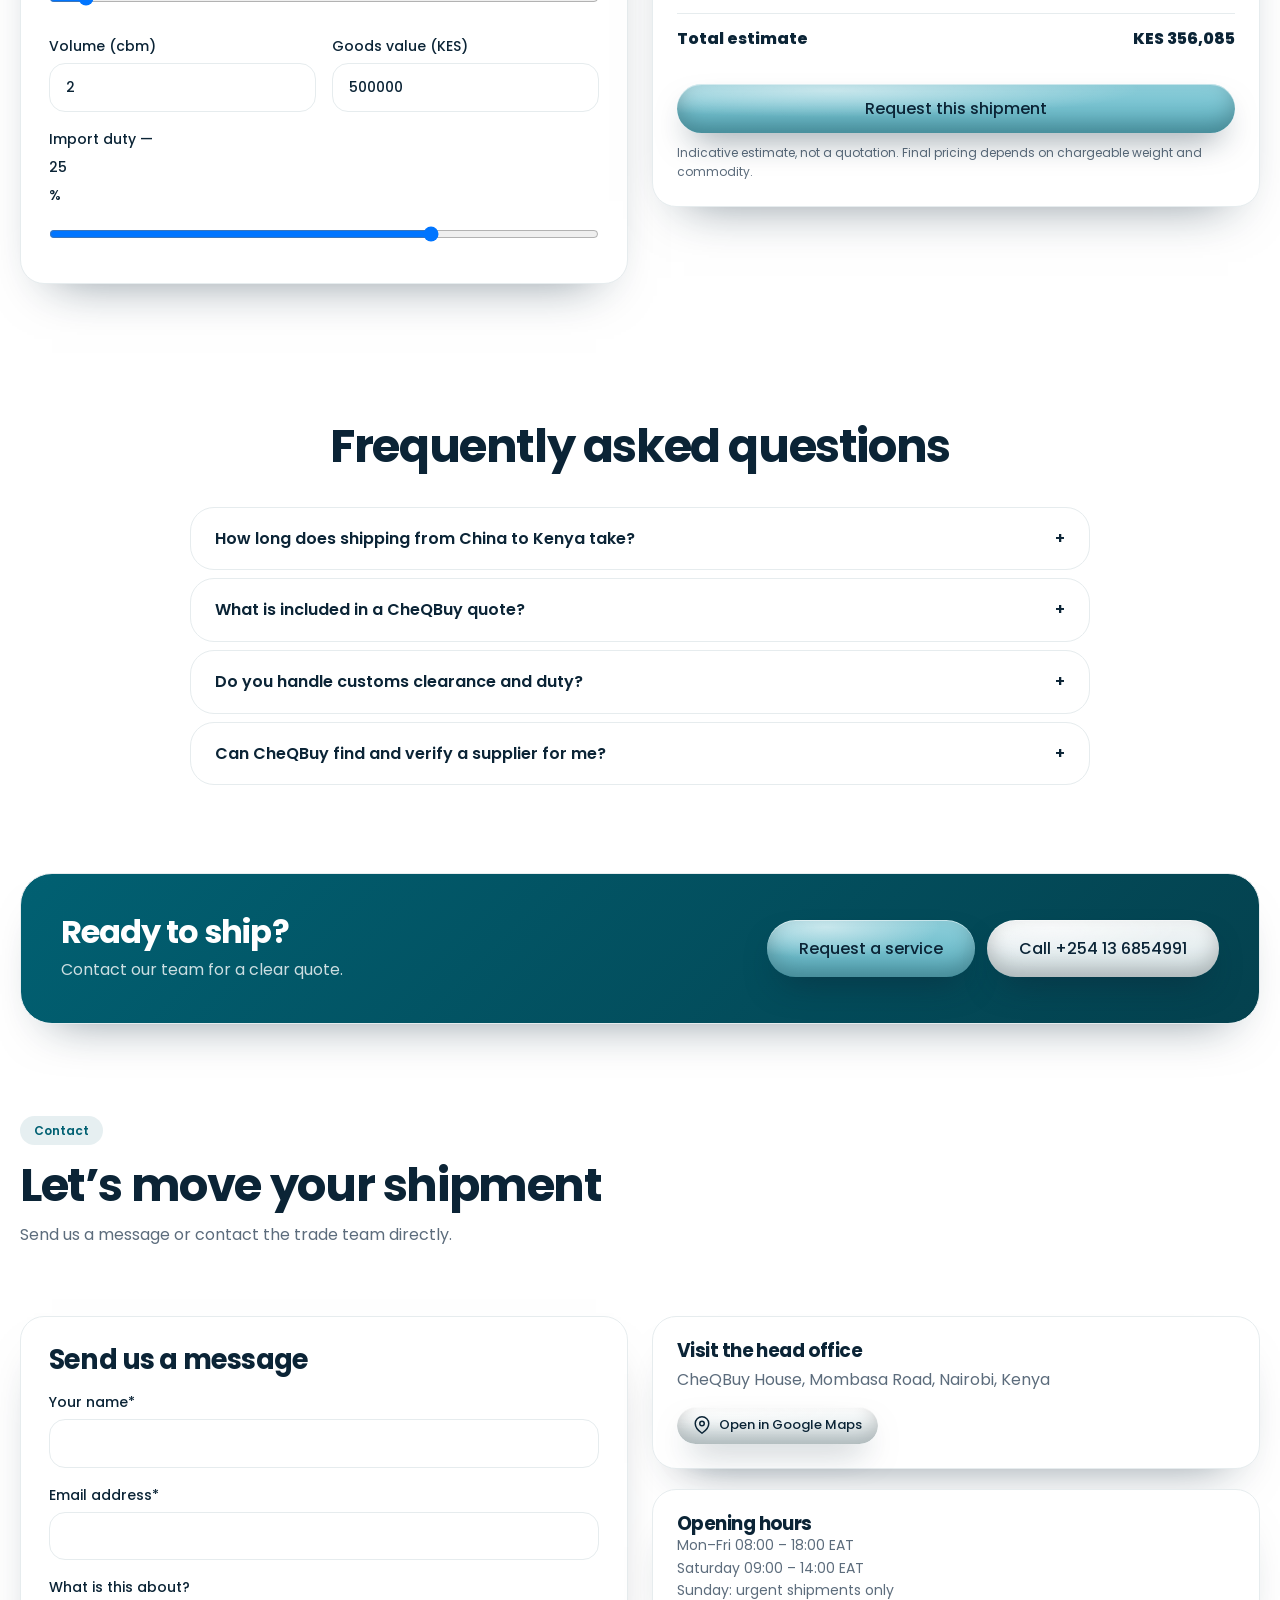
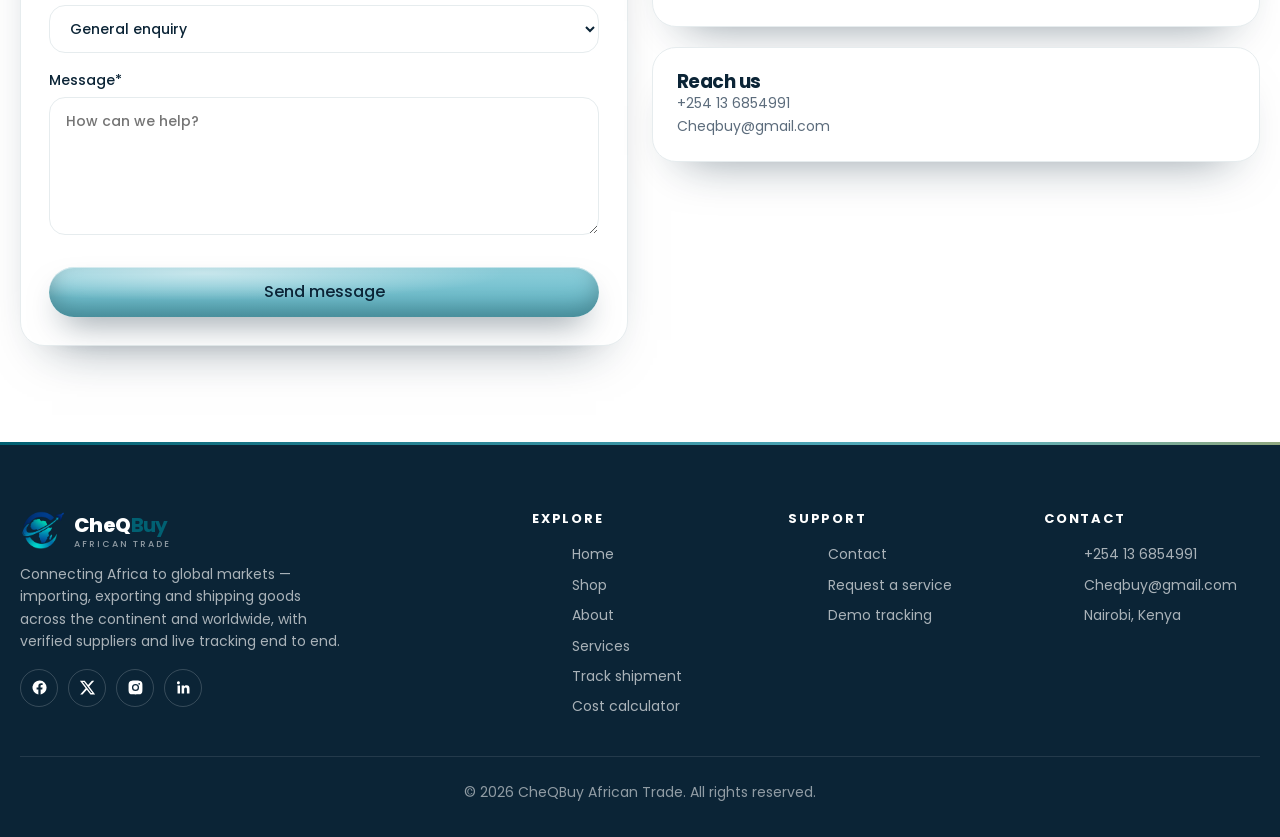
==== commit a3d0bb0f: "Make marketing site a polished one-pager Co-authored-by: Copilot <223556219+Copilot@users.noreply.gi" ====
--- a/index.html
+++ b/index.html
@@ -39,8 +39,8 @@
       <div class="footer-brand"><div class="brand"><img class="brand-logo" src="img/logo.png" alt=""><span>CheQ<b>Buy<small>AFRICAN TRADE</small></b></span></div>
         <p style="font-size:14px;color:rgba(255,255,255,.65);max-width:320px;margin-top:12px">Connecting Africa to global markets — importing, exporting and shipping goods across the continent and worldwide, with verified suppliers and live tracking end to end.</p>
         <div class="so" id="social"></div></div>
-      <div><h4>Explore</h4><ul><li><a href="#/">Home</a></li><li><a href="#/shop">Shop</a></li><li><a href="#/services">Services</a></li><li><a href="#/about">About</a></li><li><a href="#/track">Track shipment</a></li><li><a href="#/calculator">Cost calculator</a></li></ul></div>
-      <div><h4>Support</h4><ul><li><a href="#/contact">Contact</a></li><li><a href="#/contact">Request a service</a></li><li><a href="#/track">Demo tracking</a></li></ul></div>
+      <div><h4>Explore</h4><ul><li><a href="#/">Home</a></li><li><a href="#/shop">Shop</a></li><li><a href="#/#about">About</a></li><li><a href="#/#services">Services</a></li><li><a href="#/#track">Track shipment</a></li><li><a href="#/#calculator">Cost calculator</a></li></ul></div>
+      <div><h4>Support</h4><ul><li><a href="#/#contact">Contact</a></li><li><a href="#/#contact">Request a service</a></li><li><a href="#/#track">Demo tracking</a></li></ul></div>
       <div><h4>Contact</h4><ul><li><a href="tel:+254136854991">+254 13 6854991</a></li><li><a href="mailto:Cheqbuy@gmail.com">Cheqbuy@gmail.com</a></li><li>Nairobi, Kenya</li></ul></div>
     </div>
     <div style="border-top:1px solid rgba(255,255,255,.1);padding:24px 0 34px;font-size:14px;color:rgba(255,255,255,.55);text-align:center">© 2026 CheQBuy African Trade. All rights reserved.</div>
@@ -49,7 +49,7 @@
 
 <div class="ov" id="ov"></div>
 <aside class="dr dk" id="menu" aria-label="Menu"><div style="display:flex;justify-content:space-between;align-items:center;margin-bottom:24px"><span class="brand"><img class="brand-logo" src="img/logo.png" alt=""><span>CheQ<b>Buy<small>AFRICAN TRADE</small></b></span></span><button class="orb gh ico" id="closeMenu" aria-label="Close menu">✕</button></div><div id="mlinks"></div>
-  <a class="orb lt" style="margin-top:24px;color:#0B2436" href="#/contact">Request a service</a></aside>
+  <a class="orb lt" style="margin-top:24px;color:#0B2436" href="#/#contact">Request a service</a></aside>
 <aside class="dr" id="cart" aria-label="Cart"><div class="dh"><span class="orb ico">🛒</span><b style="flex:1;font-size:18px">Your cart</b><button class="orb gh ico" id="closeCart" aria-label="Close cart">✕</button></div><div class="db" id="cbody"></div><div class="df" id="cfoot"></div></aside>
 <div class="toast" id="toast" role="status" aria-live="polite"></div>
 
--- a/styles.css
+++ b/styles.css
@@ -64,9 +64,38 @@
 .ori{font-size:12px;color:var(--tx2);display:flex;align-items:center;gap:6px}.ori:before{content:"";width:7px;height:7px;border-radius:50%;background:var(--ok)}
 .cat{position:relative;height:210px;border-radius:24px;overflow:hidden;color:#fff;display:flex;align-items:flex-end;padding:22px}.cat img{position:absolute;inset:0;width:100%;height:100%;object-fit:cover;transition:transform .7s;z-index:-1}.cat:hover img{transform:scale(1.06)}
 .cat:before{content:"";position:absolute;inset:0;background:linear-gradient(0deg,rgba(11,36,54,.92),rgba(11,36,54,.3),transparent)}.cat div{position:relative}.cat h3{font-size:18px}.cat small{opacity:.7}
-.category-section{position:relative;isolation:isolate}.category-heading{display:flex;align-items:flex-end;justify-content:space-between;gap:24px}.category-heading>div{max-width:680px}.category-heading p{margin-top:12px;color:var(--tx2);font-size:15px}.category-orbit{--orbit-radius:250px;position:relative;height:480px;margin:10px auto 0;perspective:1300px;overflow:visible;outline:none;touch-action:pan-y}.category-orbit:before,.category-orbit:after{content:"";position:absolute;left:50%;top:50%;border:1px solid rgba(89,175,191,.2);border-radius:50%;transform:translate(-50%,-50%) rotateX(72deg);pointer-events:none}.category-orbit:before{width:calc(var(--orbit-radius)*2.12);height:calc(var(--orbit-radius)*2.12);box-shadow:0 0 70px rgba(89,175,191,.1),inset 0 0 55px rgba(89,175,191,.08)}.category-orbit:after{width:calc(var(--orbit-radius)*1.58);height:calc(var(--orbit-radius)*1.58);border-color:rgba(255,152,0,.22)}.category-orbit__ring{position:absolute;inset:0;z-index:1;transform-style:preserve-3d;transform:rotateY(var(--orbit-angle,0deg));transition:transform 1.15s cubic-bezier(.22,1,.36,1)}.category-orbit__card{position:absolute;left:50%;top:50%;width:min(240px,64vw);height:280px;margin:-140px 0 0 -120px;display:flex;align-items:flex-end;padding:22px;border:1px solid rgba(255,255,255,.48);border-radius:28px;overflow:hidden;color:#fff;backface-visibility:hidden;transform:rotateY(calc(var(--orbit-index)*72deg)) translateZ(var(--orbit-radius));box-shadow:0 28px 65px -24px rgba(11,36,54,.6),inset 0 1px 0 rgba(255,255,255,.3);transition:box-shadow .3s,filter .3s}.category-orbit__card:hover,.category-orbit__card:focus-visible{box-shadow:0 36px 80px -18px rgba(1,96,114,.8),inset 0 1px 0 rgba(255,255,255,.55);filter:brightness(1.1)}.category-orbit__card img{position:absolute;inset:0;width:100%;height:100%;object-fit:cover;transition:transform .65s cubic-bezier(.22,1,.36,1)}.category-orbit__card:hover img{transform:scale(1.06)}.category-orbit__card:before{content:"";position:absolute;inset:0;background:linear-gradient(0deg,rgba(5,25,38,.98),rgba(5,25,38,.52) 48%,rgba(5,25,38,.06))}.category-orbit__card div{position:relative;z-index:1;width:100%}.category-orbit__card div>span{display:inline-block;margin-bottom:12px;padding:4px 10px;border:1px solid rgba(255,255,255,.28);border-radius:99px;background:rgba(11,36,54,.38);font-size:10px;font-weight:600;letter-spacing:.16em}.category-orbit__card h3{font-size:19px}.category-orbit__card small{display:block;min-height:36px;margin-top:7px;font-size:11px;line-height:1.6;opacity:.82}.category-orbit__card b{display:flex;align-items:center;justify-content:space-between;margin-top:16px;padding-top:12px;border-top:1px solid rgba(255,255,255,.24);font-size:12px}.category-orbit__card b i{font-size:18px;font-style:normal;color:#81d7e3}.category-orbit__core{position:absolute;left:50%;top:50%;z-index:2;width:112px;height:112px;display:flex;flex-direction:column;align-items:center;justify-content:center;gap:4px;border:1px solid rgba(255,255,255,.72);border-radius:50%;background:radial-gradient(circle at 34% 22%,rgba(255,255,255,.96),rgba(238,248,249,.92) 58%,rgba(204,231,235,.92));box-shadow:0 18px 50px rgba(11,36,54,.22),inset 0 2px 6px rgba(255,255,255,.9);transform:translate(-50%,-50%);pointer-events:none}.category-orbit__core img{width:56px;height:48px;object-fit:contain}.category-orbit__core span{font-size:8px;font-weight:700;letter-spacing:.08em;text-transform:uppercase;color:#0B5262}.category-controls{display:flex;justify-content:center;align-items:center;gap:18px;margin-top:-4px}.category-dots{display:flex;align-items:center;gap:8px}.category-dots button{width:8px;height:8px;padding:0;border:0;border-radius:99px;background:var(--bd);cursor:pointer;transition:width .3s,background .3s}.category-dots button[aria-pressed=true]{width:28px;background:var(--pri)}.category-controls .orb{width:42px;height:42px;font-size:24px}
-@media(max-width:700px){.category-heading{align-items:flex-start;flex-direction:column;gap:12px}.category-heading p{font-size:14px}.category-heading>.orb{align-self:flex-start}.category-orbit{--orbit-radius:clamp(72px,22vw,140px);height:390px;margin-top:8px;perspective:950px}.category-orbit:before{width:calc(var(--orbit-radius)*2.4);height:calc(var(--orbit-radius)*2.4)}.category-orbit:after{width:calc(var(--orbit-radius)*1.75);height:calc(var(--orbit-radius)*1.75)}.category-orbit__card{width:min(205px,54vw);height:245px;margin:-122px 0 0 max(-102px,-27vw);padding:17px;border-radius:23px}.category-orbit__card h3{font-size:17px}.category-orbit__card small{font-size:10px}.category-orbit__core{width:84px;height:84px}.category-orbit__core img{width:44px;height:38px}.category-orbit__core span{font-size:7px}.category-controls{margin-top:-10px}}
-@media(prefers-reduced-motion:reduce){.category-orbit__ring{transition:none!important}.category-orbit__card img{transition:none!important}}
+.category-section{position:relative;isolation:isolate;overflow:hidden;scroll-margin-top:120px}.category-heading{display:flex;align-items:flex-end;justify-content:space-between;gap:24px}.category-heading>div{max-width:680px;min-width:0}.category-heading p{margin-top:12px;color:var(--tx2);font-size:15px}.category-orbit{position:relative;width:100%;height:420px;margin:12px auto 0;perspective:1250px;overflow:hidden;outline:none;touch-action:pan-y}.category-orbit:before{content:"";position:absolute;left:50%;top:55%;width:min(82%,760px);height:170px;border:1px solid rgba(89,175,191,.2);border-radius:50%;background:radial-gradient(ellipse,rgba(89,175,191,.13),transparent 68%);transform:translate(-50%,-50%) rotateX(68deg);pointer-events:none}.category-orbit__ring{position:absolute;inset:0;transform-style:preserve-3d}.category-orbit__card{position:absolute;left:50%;top:50%;width:min(340px,28%,84%);height:292px;margin:-146px 0 0;display:flex;align-items:flex-end;padding:22px;border:1px solid rgba(255,255,255,.55);border-radius:28px;overflow:hidden;color:#fff;backface-visibility:hidden;box-shadow:0 28px 65px -24px rgba(11,36,54,.6),inset 0 1px 0 rgba(255,255,255,.3);transition:transform .8s cubic-bezier(.22,1,.36,1),opacity .5s ease,filter .3s;will-change:transform}.category-orbit__card.active{box-shadow:0 32px 72px -22px rgba(1,96,114,.65),inset 0 1px 0 rgba(255,255,255,.4)}.category-orbit__card:hover,.category-orbit__card:focus-visible{filter:brightness(1.08)}.category-orbit__card img{position:absolute;inset:0;width:100%;height:100%;object-fit:cover;transition:transform .65s cubic-bezier(.22,1,.36,1)}.category-orbit__card:hover img{transform:scale(1.05)}.category-orbit__card:before{content:"";position:absolute;inset:0;background:linear-gradient(0deg,rgba(5,25,38,.98),rgba(5,25,38,.58) 48%,rgba(5,25,38,.12))}.category-orbit__card div{position:relative;z-index:1;width:100%;min-width:0}.category-orbit__card div>span{display:inline-block;margin-bottom:12px;padding:4px 10px;border:1px solid rgba(255,255,255,.32);border-radius:99px;background:rgba(11,36,54,.52);font-size:10px;font-weight:600;letter-spacing:.16em}.category-orbit__card h3{font-size:clamp(18px,2.1vw,22px);line-height:1.2;overflow-wrap:anywhere}.category-orbit__card small{display:block;min-height:36px;margin-top:8px;font-size:12px;line-height:1.55;opacity:.9}.category-orbit__card b{display:flex;align-items:center;justify-content:space-between;gap:10px;margin-top:14px;padding-top:12px;border-top:1px solid rgba(255,255,255,.3);font-size:12px}.category-orbit__card b i{font-size:18px;font-style:normal;color:#81d7e3}.category-orbit__core{display:none}.category-controls{display:flex;justify-content:center;align-items:center;gap:18px;margin:8px auto 0}.category-dots{display:flex;align-items:center;gap:8px}.category-dots button{width:8px;height:8px;padding:0;border:0;border-radius:99px;background:var(--bd);cursor:pointer;transition:width .3s,background .3s}.category-dots button[aria-pressed=true]{width:28px;background:var(--pri)}.category-controls .orb{width:42px;height:42px;font-size:24px}
+@media(max-width:700px){.category-heading{align-items:flex-start;flex-direction:column;gap:12px}.category-heading p{font-size:14px}.category-heading>.orb{align-self:flex-start}.category-orbit{height:350px;margin-top:8px;perspective:1000px}.category-orbit__card{width:min(340px,84%);height:258px;margin-top:-129px;padding:18px;border-radius:24px}.category-orbit__card small{font-size:11px}.category-controls{margin-top:8px}}
+@media(prefers-reduced-motion:reduce){.category-orbit__card,.category-orbit__card img{transition:none!important}}
+.category-section{overflow:visible;width:100%;max-width:1240px;margin-left:auto;margin-right:auto;padding-left:20px;padding-right:20px;box-sizing:border-box}
+.category-grid{display:grid;grid-template-columns:repeat(3,minmax(0,1fr));grid-template-rows:repeat(2,minmax(205px,1fr));gap:20px;margin-top:32px}
+.category-tile{position:relative;isolation:isolate;display:flex;align-items:flex-end;min-width:0;min-height:205px;padding:24px;border-radius:26px;overflow:hidden;color:#fff;background:#0B2436;box-shadow:0 20px 42px -26px rgba(11,36,54,.55);transition:transform .3s ease,box-shadow .3s ease}
+.category-tile--featured{grid-row:span 2}
+.category-tile:hover{transform:translateY(-4px);box-shadow:0 26px 48px -24px rgba(11,36,54,.65)}
+.category-tile>img{position:absolute;inset:0;z-index:-2;width:100%;height:100%;object-fit:cover;transition:transform .65s cubic-bezier(.22,1,.36,1)}
+.category-tile:hover>img{transform:scale(1.045)}
+.category-tile:before{content:"";position:absolute;inset:0;z-index:-1;background:linear-gradient(0deg,rgba(5,25,38,.88),rgba(5,25,38,.36) 58%,rgba(5,25,38,.12))}
+.category-tile__content{display:flex;flex-direction:column;align-items:flex-start;width:100%;min-width:0}
+.category-tile__icon{display:grid;place-items:center;width:42px;height:42px;margin-bottom:16px;border:1px solid rgba(255,255,255,.2);border-radius:50%;background:rgba(255,255,255,.17);backdrop-filter:blur(8px)}
+.category-tile__icon svg{width:20px;height:20px}
+.category-tile h3{font-size:clamp(17px,1.5vw,20px);line-height:1.2}
+.category-tile__description{margin-top:8px;color:rgba(255,255,255,.82);font-size:13px;line-height:1.45}
+.category-tile b{display:flex;align-items:center;gap:10px;margin-top:12px;color:rgba(255,255,255,.68);font-size:11px;font-weight:700;letter-spacing:.1em;text-transform:uppercase}
+.category-tile b i{font-size:17px;font-style:normal;color:#fff}
+@media(max-width:820px){.category-grid{grid-template-columns:repeat(2,minmax(0,1fr));grid-template-rows:auto;gap:16px}.category-tile--featured{grid-row:auto;grid-column:span 2;min-height:230px}.category-tile{min-height:210px;padding:20px}}
+@media(max-width:540px){.category-grid{grid-template-columns:minmax(0,1fr);gap:14px;margin-top:24px}.category-tile,.category-tile--featured{grid-column:auto;min-height:220px;padding:22px;border-radius:22px}.category-tile--featured{min-height:260px}}
+html{overflow-x:clip}
+body{width:100%;overflow-x:clip}
+#app,.wrap,.sec,.grid,.cfw,.cf{min-width:0;max-width:100%}
+.category-section{max-width:1240px}
+.cfw,.cf{overflow:hidden}
+.fg{grid-template-columns:repeat(auto-fit,minmax(min(100%,180px),1fr))}
+.footer-brand{grid-column:span 2;min-width:0}
+.strip{display:none!important}
+@media(max-width:1179px){.links{display:none!important}#menuBtn{display:inline-flex!important}}
+@media(min-width:1180px){.links{display:flex!important}#menuBtn{display:none!important}}
+@media(max-width:480px){.sec{padding-top:56px;padding-bottom:56px}.wrap{padding-right:16px;padding-left:16px}.nav{gap:6px;padding-right:8px;padding-left:8px}.brand{gap:6px;font-size:17px}.brand-logo{width:38px;height:36px}.rt{gap:5px}.orb.ico{width:36px;height:36px}.footer-brand{grid-column:1/-1}.fg{grid-template-columns:repeat(2,minmax(0,1fr));gap:26px 16px}.fg>div{min-width:0}.fg li{overflow-wrap:anywhere}.topr{padding-right:16px;padding-left:16px}}
+@media(max-width:340px){.brand small{font-size:8px;letter-spacing:.16em}.rt{gap:3px}.orb.ico{width:34px;height:34px}}
 .navy{background:#0B2436;color:#fff;position:relative;overflow:hidden}.glass{background:linear-gradient(135deg,rgba(16,44,64,.72),rgba(11,36,54,.58));border:1px solid rgba(89,175,191,.25);backdrop-filter:blur(20px);border-radius:24px;padding:26px}
 .glass b{font-size:clamp(2rem,4vw,3rem);font-weight:800;display:block;letter-spacing:-.03em}
 .blob{position:absolute;width:300px;height:300px;border-radius:50%;filter:blur(60px);opacity:.25;pointer-events:none}
@@ -77,6 +106,11 @@
 .ph{width:230px;border-radius:36px;padding:9px;background:linear-gradient(135deg,rgba(255,255,255,.18),rgba(255,255,255,.05));border:1px solid rgba(255,255,255,.2);box-shadow:0 40px 70px -20px #000;animation:fl 6s ease-in-out infinite;transition:transform .6s}
 .ph:nth-child(1){transform:rotateY(14deg)}.ph:nth-child(2){transform:rotateY(-6deg) translateY(-24px);animation-delay:.8s}.ph:nth-child(3){transform:rotateY(-14deg);animation-delay:1.6s}.ph:hover{transform:rotateY(0) scale(1.04)}.ph img{border-radius:28px;width:100%}
 .badges{display:flex;gap:12px;flex-wrap:wrap}.sb{display:flex;align-items:center;gap:10px;padding:10px 18px;border-radius:16px;border:1px solid rgba(255,255,255,.25);background:rgba(255,255,255,.1);backdrop-filter:blur(12px);color:#fff;transition:.3s}.sb:hover{transform:translateY(-2px);background:rgba(255,255,255,.2)}.sb svg{width:26px;height:26px}.sb small{display:block;font-size:10px;letter-spacing:.14em;text-transform:uppercase;opacity:.75;line-height:1.1}.sb b{font-size:15px;line-height:1.2}
+.hero-downloads,.app-cta-row{display:flex;align-items:center;gap:14px;flex-wrap:wrap}.app-cta-row{margin-top:24px}
+.footer-webapp{display:flex;align-items:center;gap:11px;width:max-content;max-width:100%;padding:8px 12px;border:1px solid rgba(255,255,255,.2);border-radius:16px;background:rgba(255,255,255,.08);color:#fff;transition:.3s}
+.footer-webapp:hover{background:rgba(255,255,255,.16);transform:translateY(-2px)}
+.footer-webapp img{width:36px;height:36px;object-fit:contain}
+.footer-webapp span:nth-child(2){display:grid;line-height:1.35}.footer-webapp b{font-size:13px}.footer-webapp small{font-size:11px;color:rgba(255,255,255,.7)}.footer-webapp span:last-child{margin-left:8px;color:var(--lt)}
 /* forms */
 .f{display:grid;gap:16px}.f label{font-size:14px;font-weight:500;display:grid;gap:6px}input,select,textarea{padding:12px 16px;border:1px solid var(--bd);border-radius:16px;background:var(--sf);width:100%}input:focus,select:focus,textarea:focus{outline:2px solid rgba(89,175,191,.55)}
 .row{display:grid;gap:16px;grid-template-columns:repeat(auto-fit,minmax(200px,1fr))}.bar{position:sticky;top:76px;z-index:30;padding:16px;margin-top:-30px;display:grid;gap:12px;grid-template-columns:2fr 1fr 1fr 1fr;background:color-mix(in srgb,var(--sf) 85%,transparent);backdrop-filter:blur(20px);border:1px solid var(--bd);border-radius:24px}
@@ -151,5 +185,3 @@
 .ah1{isolation:isolate}.abg{position:absolute;inset:0;z-index:-2}.abg img{position:absolute;inset:0;width:100%;height:100%;object-fit:cover;opacity:0;transition:opacity 1.4s ease-out}.abg img.a{opacity:1;animation:kb 12s ease-out forwards}
 .ah1:before{content:"";position:absolute;inset:0;z-index:-1;background:linear-gradient(100deg,rgba(4,25,36,.93),rgba(4,45,56,.72) 50%,rgba(1,96,114,.4))}
 .adots{display:flex;gap:6px;margin-top:34px}.adots i{height:6px;width:16px;border-radius:9px;background:rgba(255,255,255,.3);cursor:pointer;transition:.5s}.adots i.a{width:40px;background:var(--wn)}
-.category-orbit__core{z-index:0}.category-section{overflow:hidden}.category-orbit__card{transform:rotateY(calc(var(--orbit-index)*72deg)) translateZ(var(--orbit-radius)) rotateY(calc(var(--orbit-index)*-72deg))}
-@media(max-width:700px){.category-orbit{--orbit-radius:clamp(92px,28vw,148px)}.category-orbit__card{width:min(205px,50vw);margin-left:max(-102px,-25vw)}}
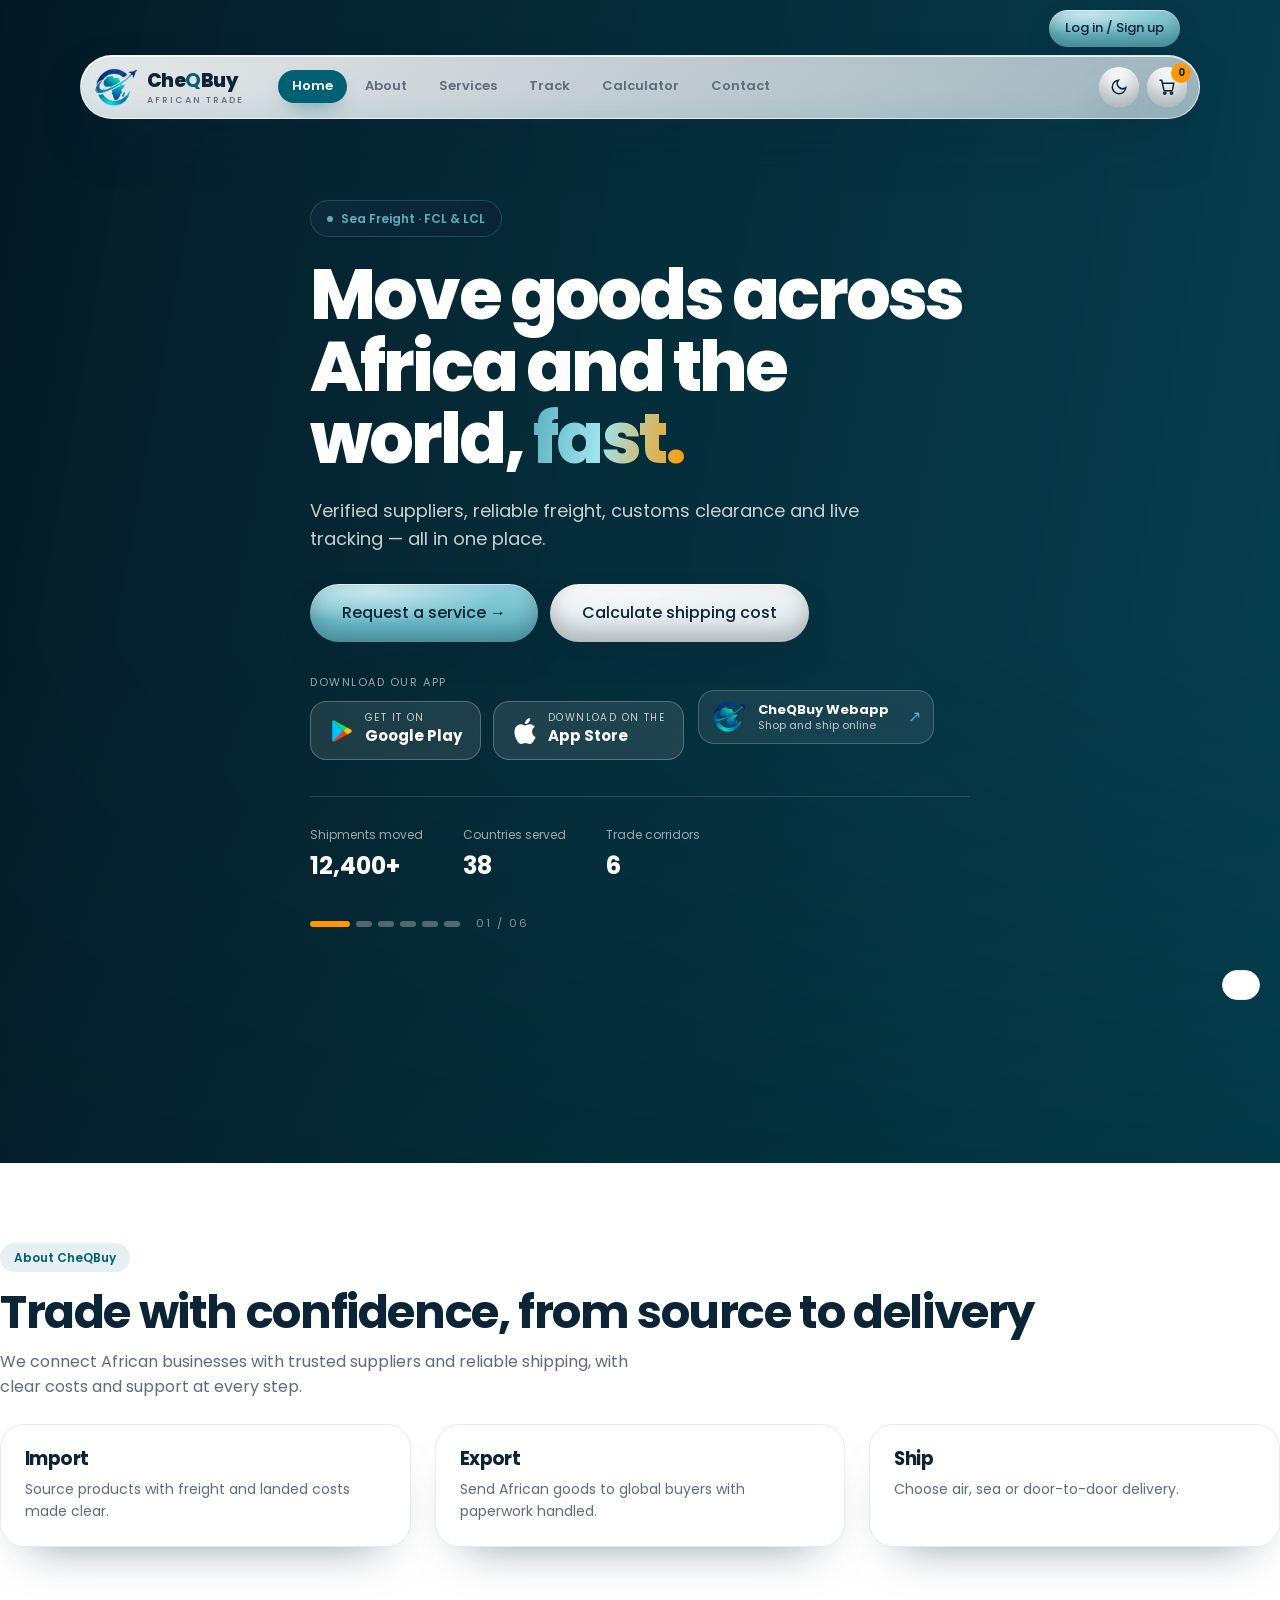
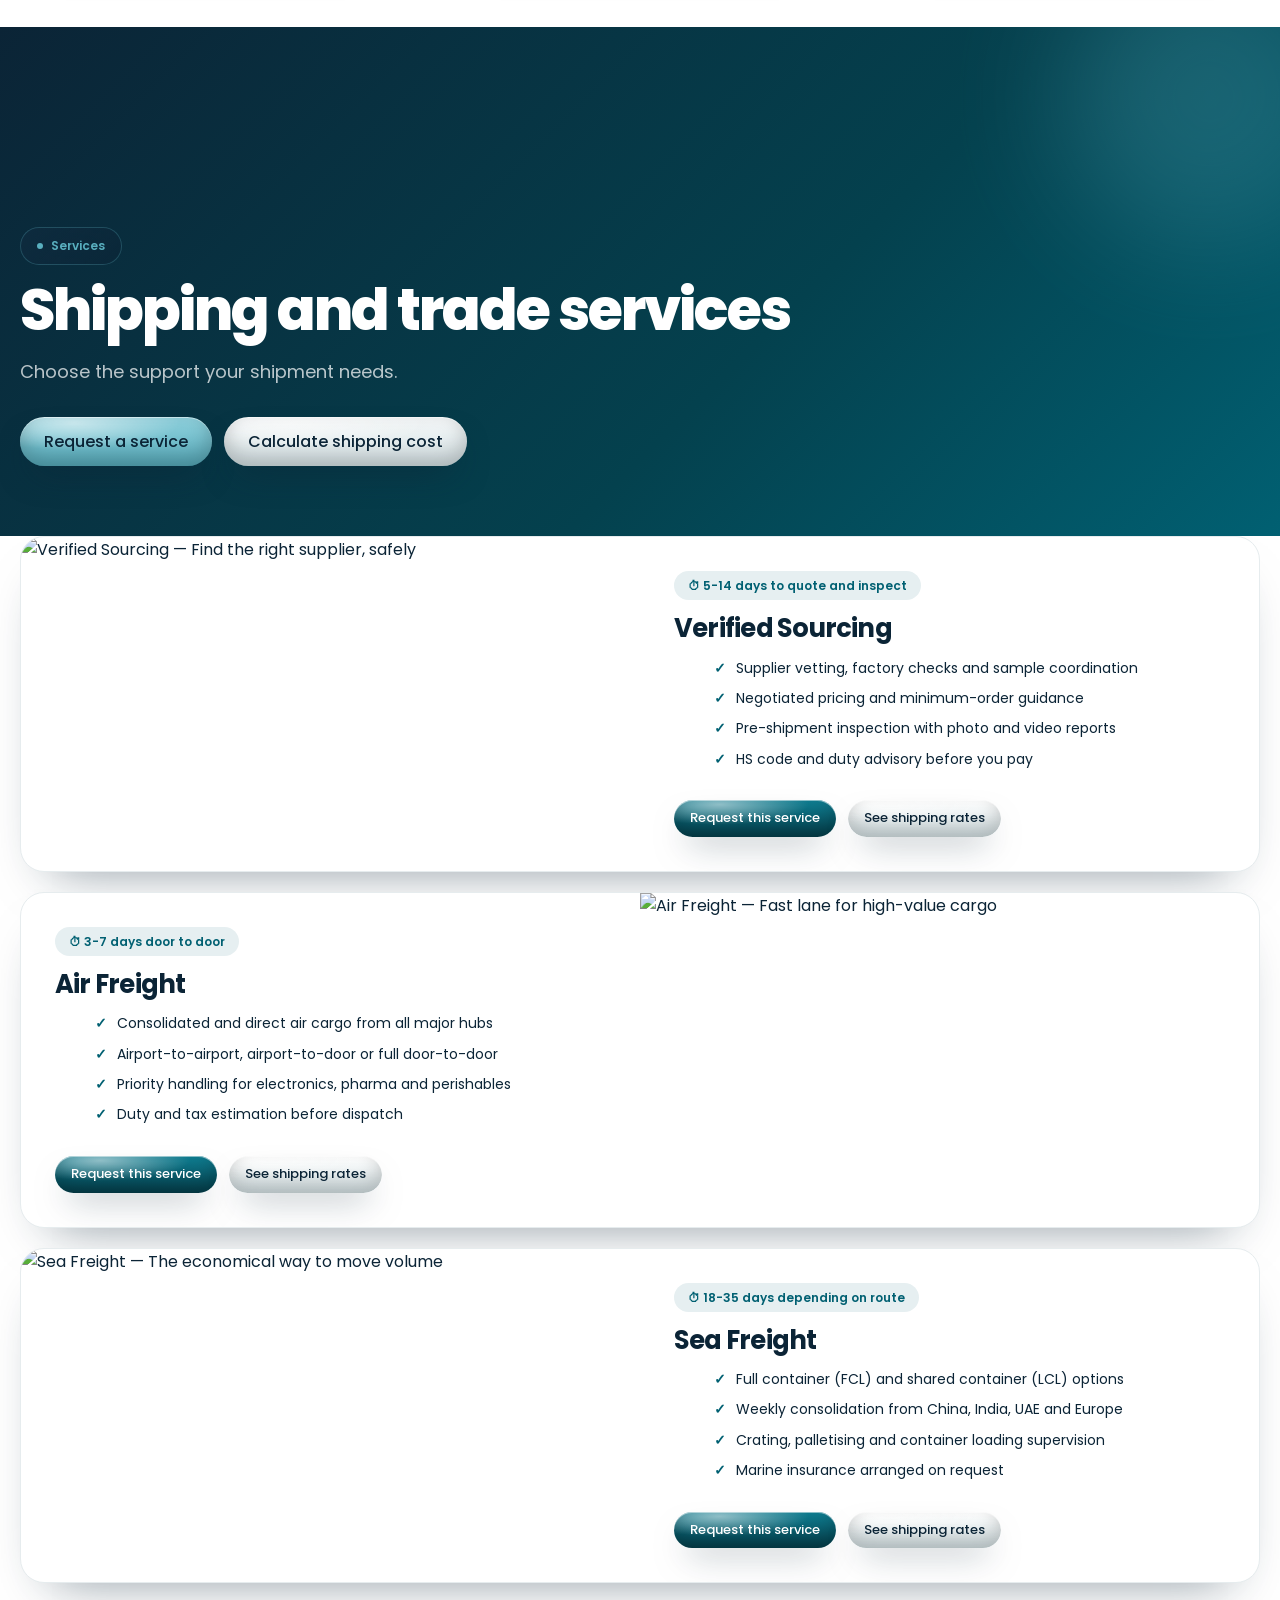
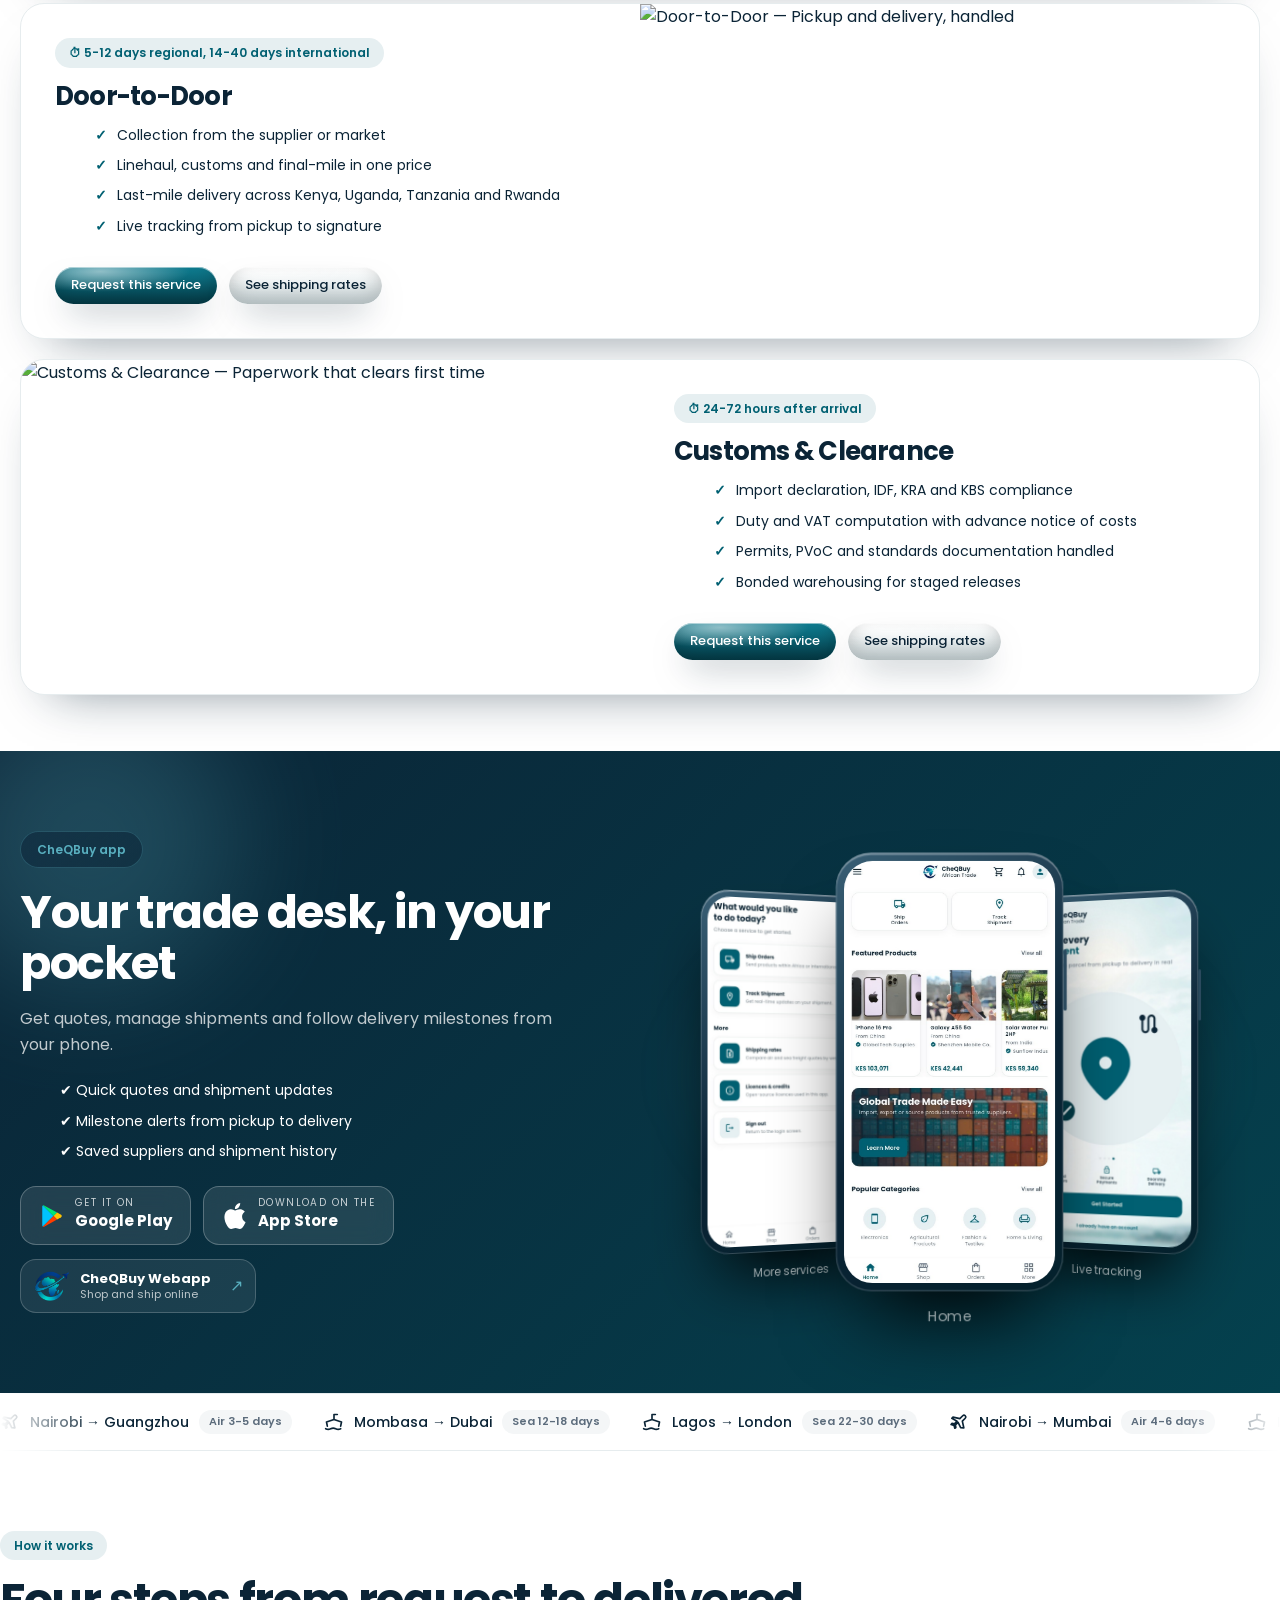
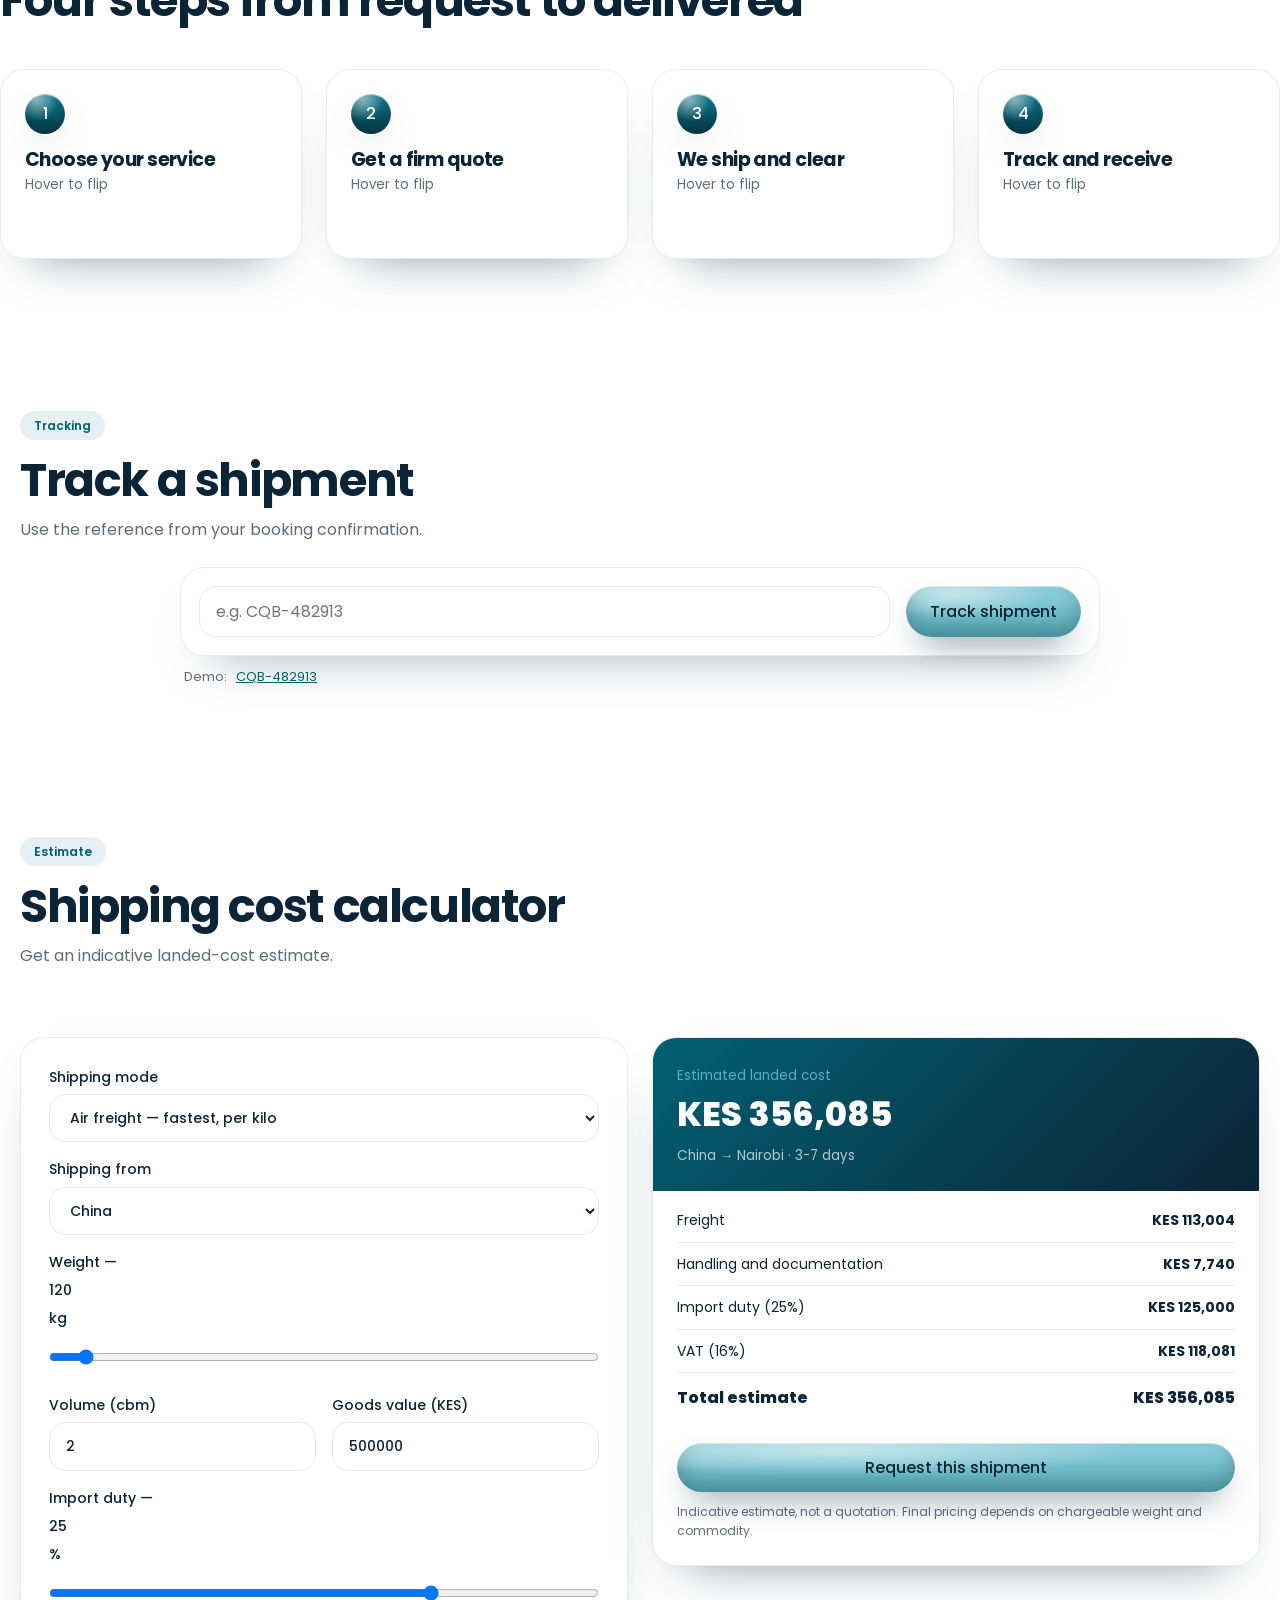
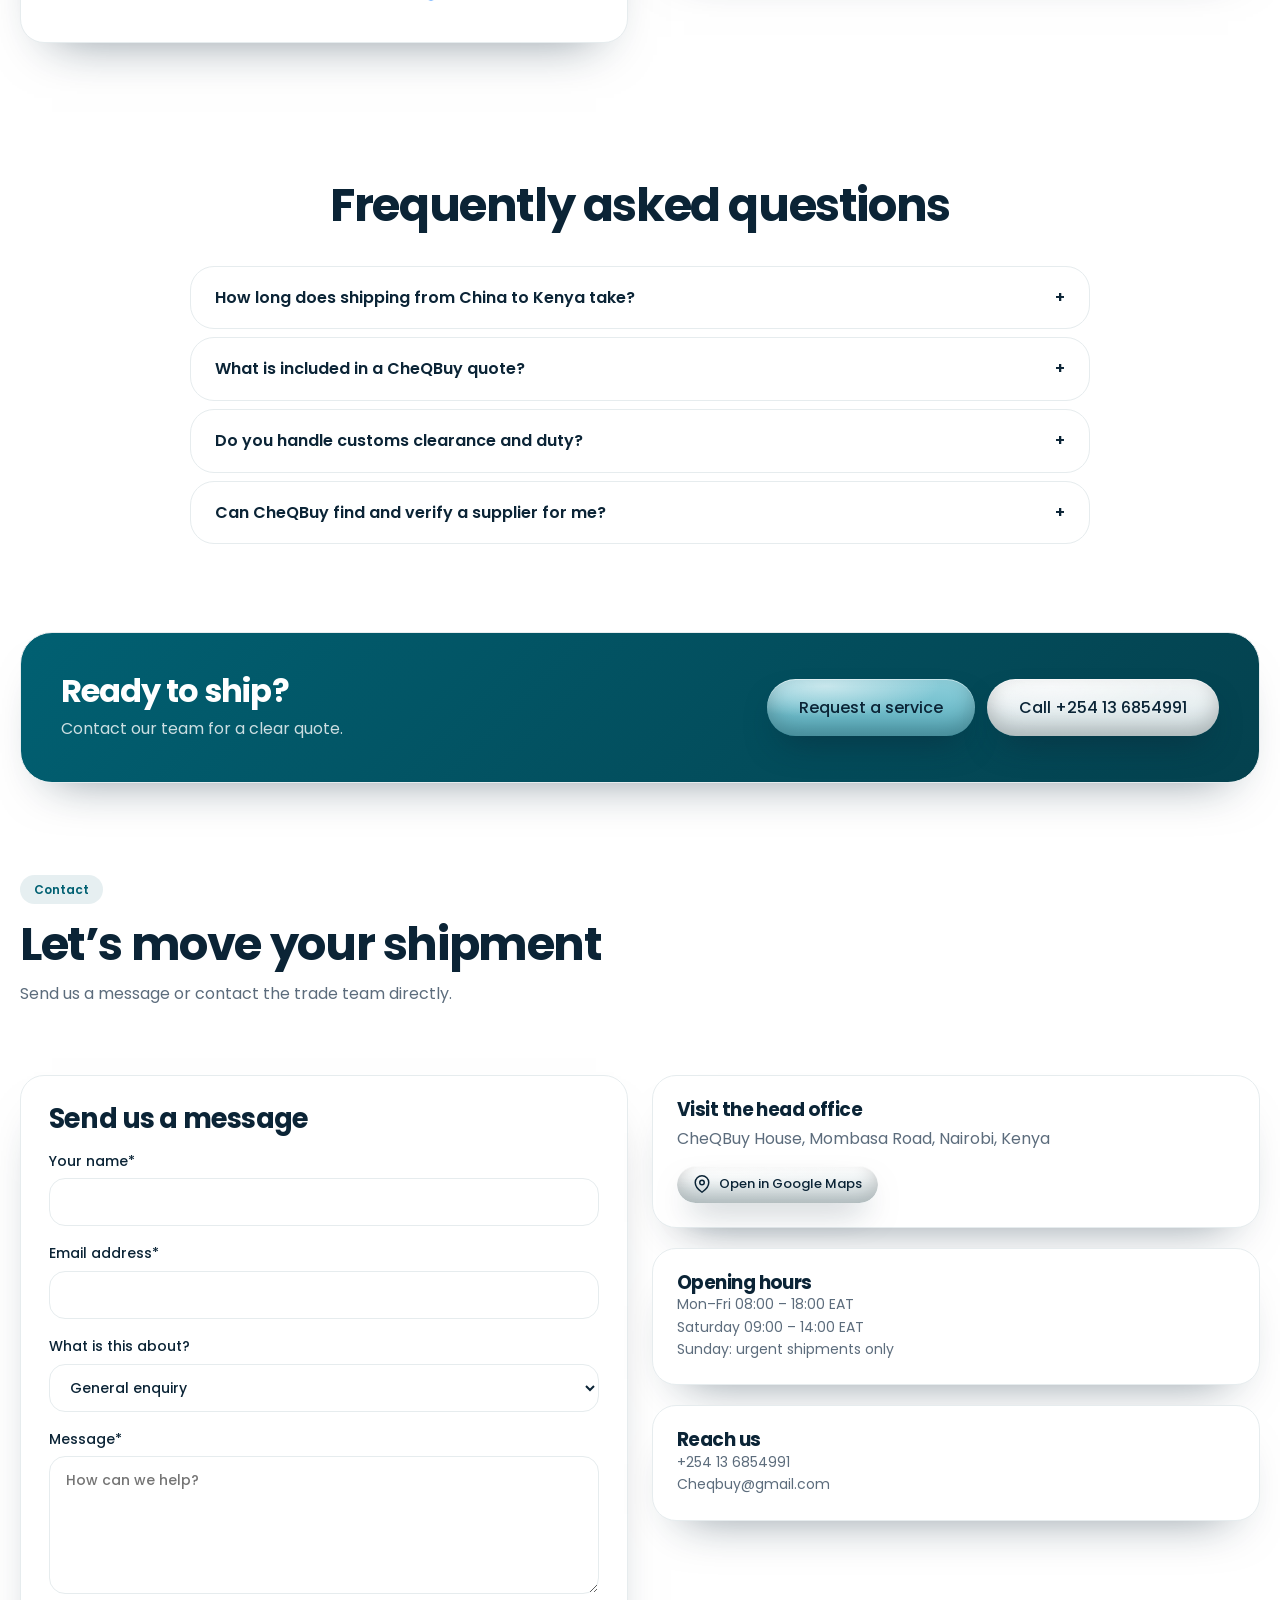
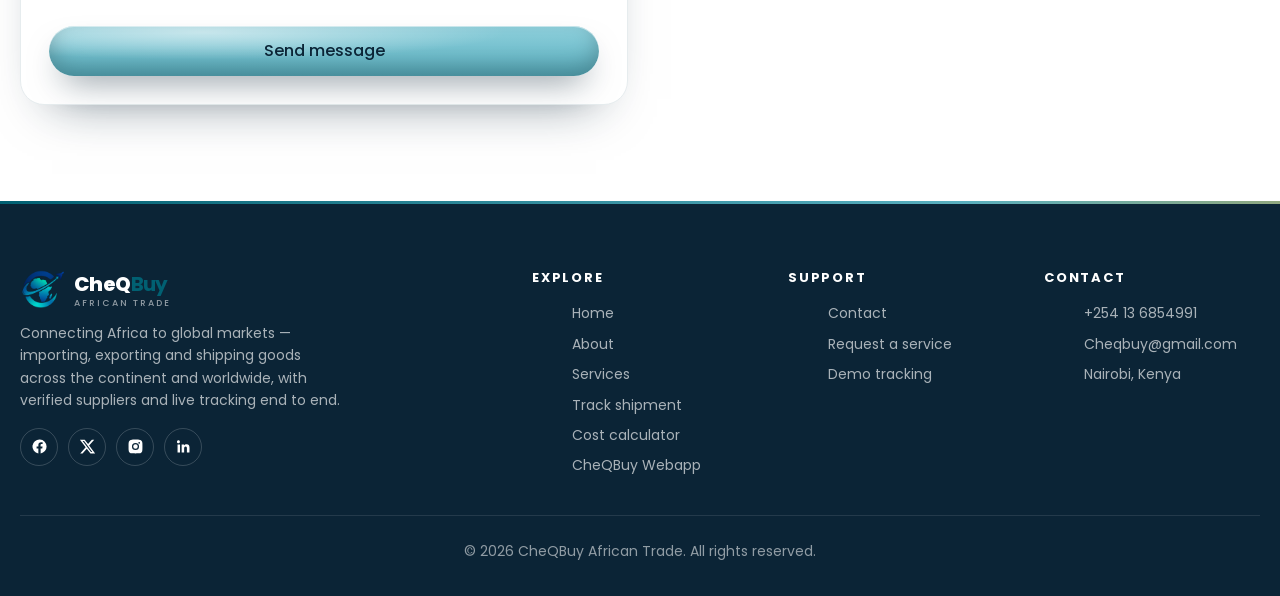
==== commit d8e8ef71: "Remove shopping from marketing homepage Co-authored-by: Copilot <223556219+Copilot@users.noreply.git" ====
--- a/index.html
+++ b/index.html
@@ -39,7 +39,7 @@
       <div class="footer-brand"><div class="brand"><img class="brand-logo" src="img/logo.png" alt=""><span>CheQ<b>Buy<small>AFRICAN TRADE</small></b></span></div>
         <p style="font-size:14px;color:rgba(255,255,255,.65);max-width:320px;margin-top:12px">Connecting Africa to global markets — importing, exporting and shipping goods across the continent and worldwide, with verified suppliers and live tracking end to end.</p>
         <div class="so" id="social"></div></div>
-      <div><h4>Explore</h4><ul><li><a href="#/">Home</a></li><li><a href="#/shop">Shop</a></li><li><a href="#/#about">About</a></li><li><a href="#/#services">Services</a></li><li><a href="#/#track">Track shipment</a></li><li><a href="#/#calculator">Cost calculator</a></li></ul></div>
+      <div><h4>Explore</h4><ul><li><a href="#/">Home</a></li><li><a href="#/#about">About</a></li><li><a href="#/#services">Services</a></li><li><a href="#/#track">Track shipment</a></li><li><a href="#/#calculator">Cost calculator</a></li><li><a href="webapp.html">CheQBuy Webapp</a></li></ul></div>
       <div><h4>Support</h4><ul><li><a href="#/#contact">Contact</a></li><li><a href="#/#contact">Request a service</a></li><li><a href="#/#track">Demo tracking</a></li></ul></div>
       <div><h4>Contact</h4><ul><li><a href="tel:+254136854991">+254 13 6854991</a></li><li><a href="mailto:Cheqbuy@gmail.com">Cheqbuy@gmail.com</a></li><li>Nairobi, Kenya</li></ul></div>
     </div>
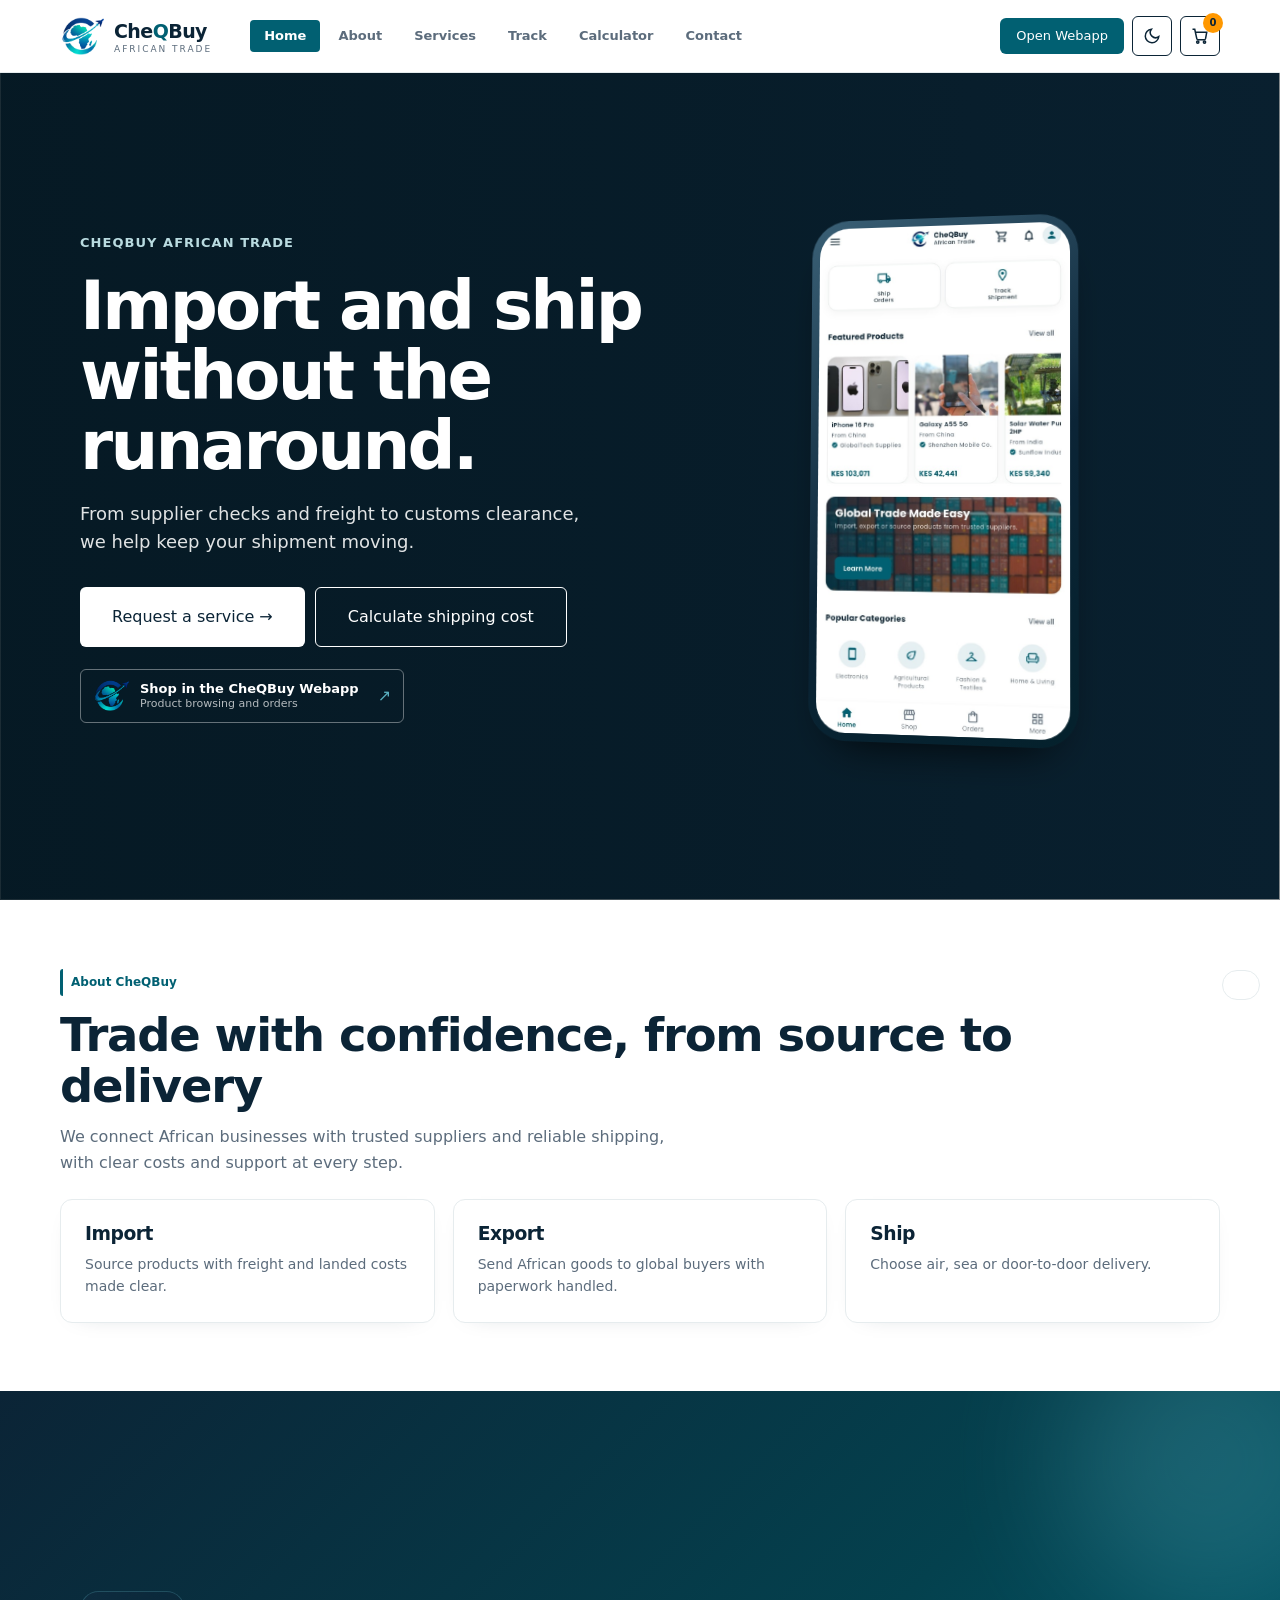
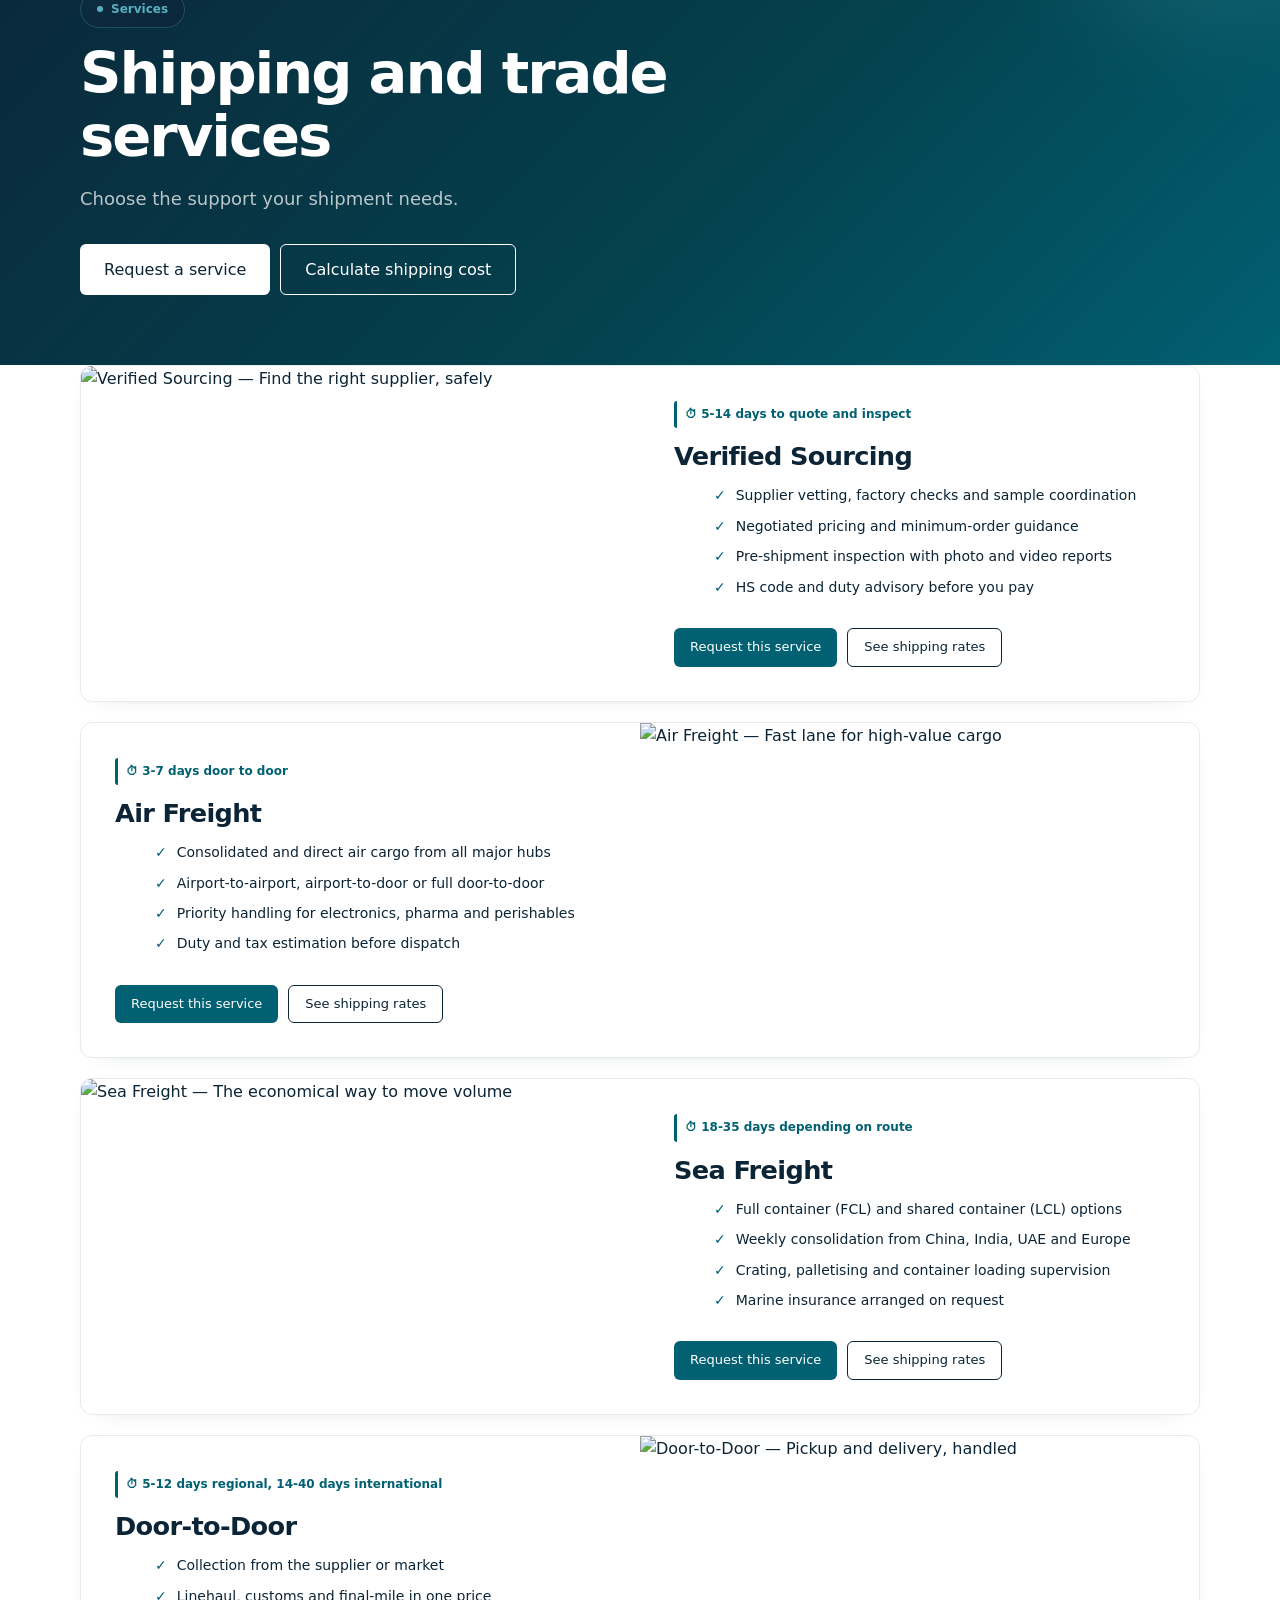
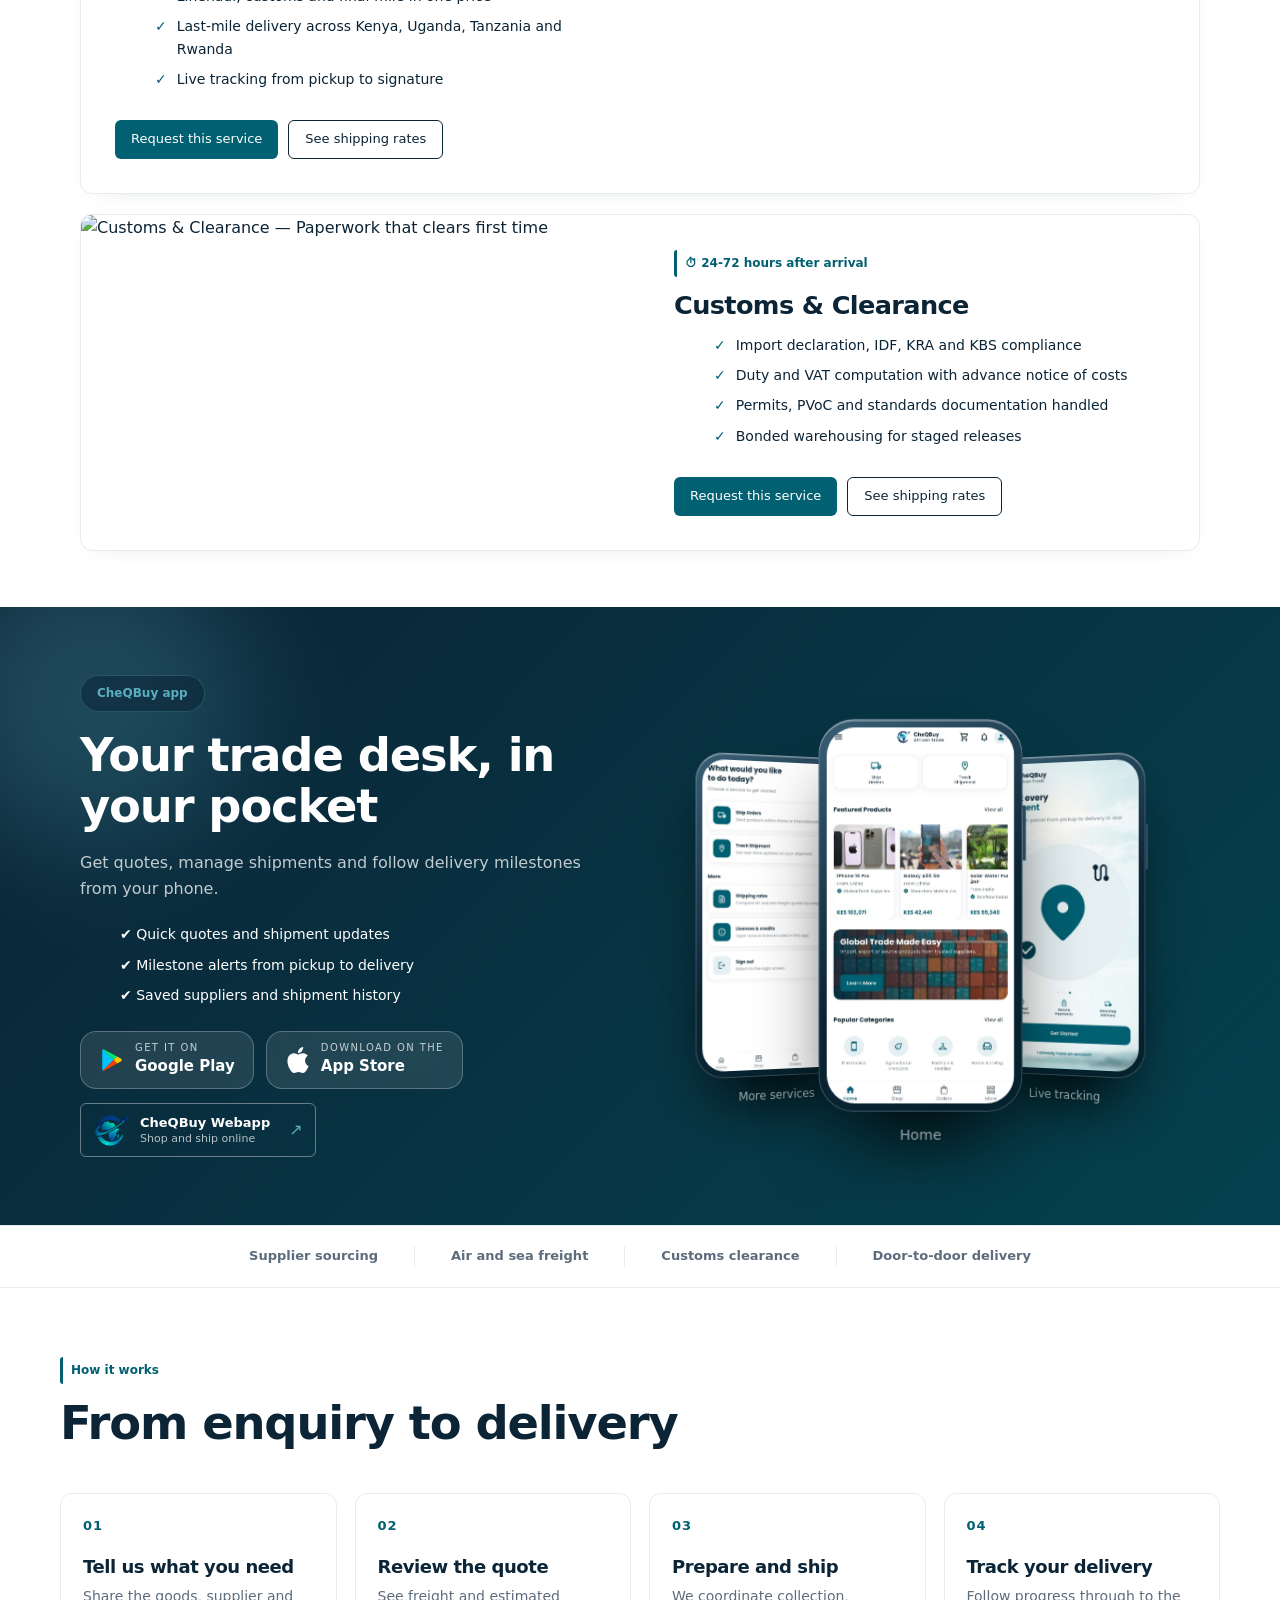
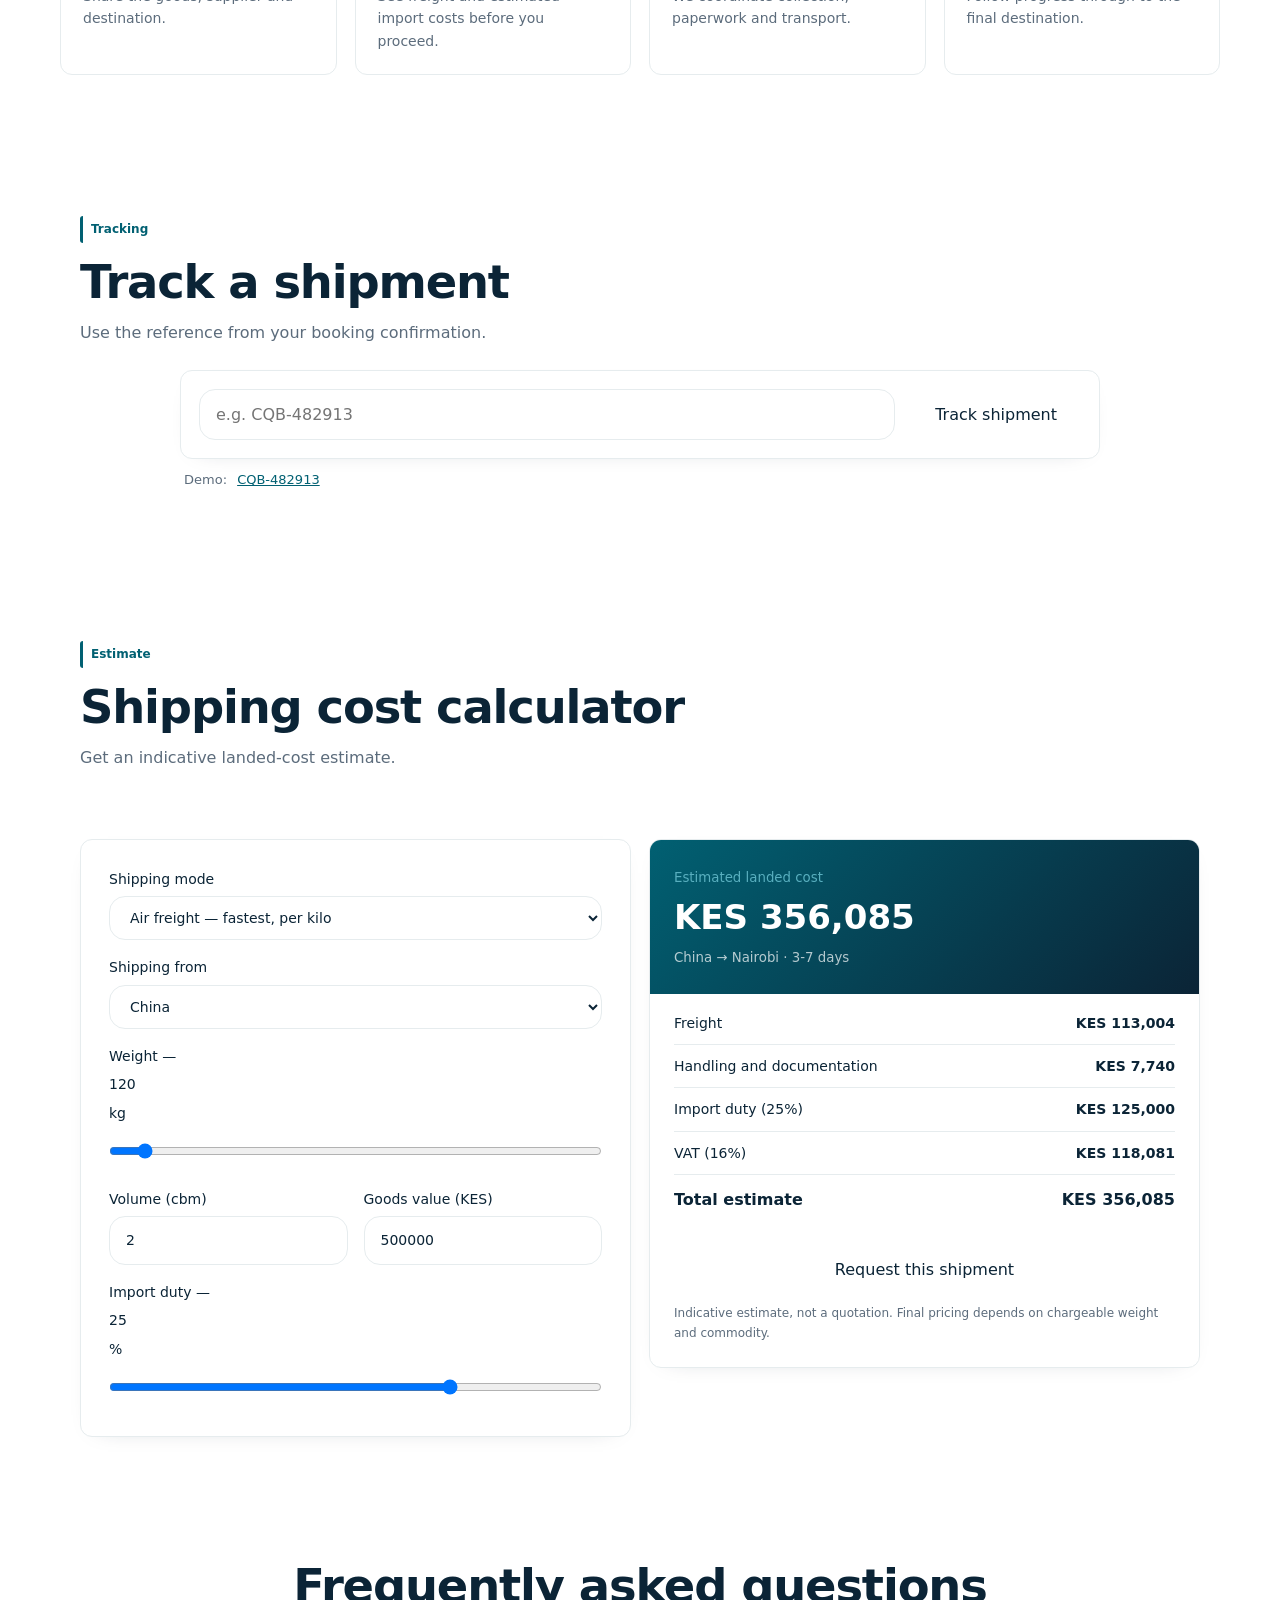
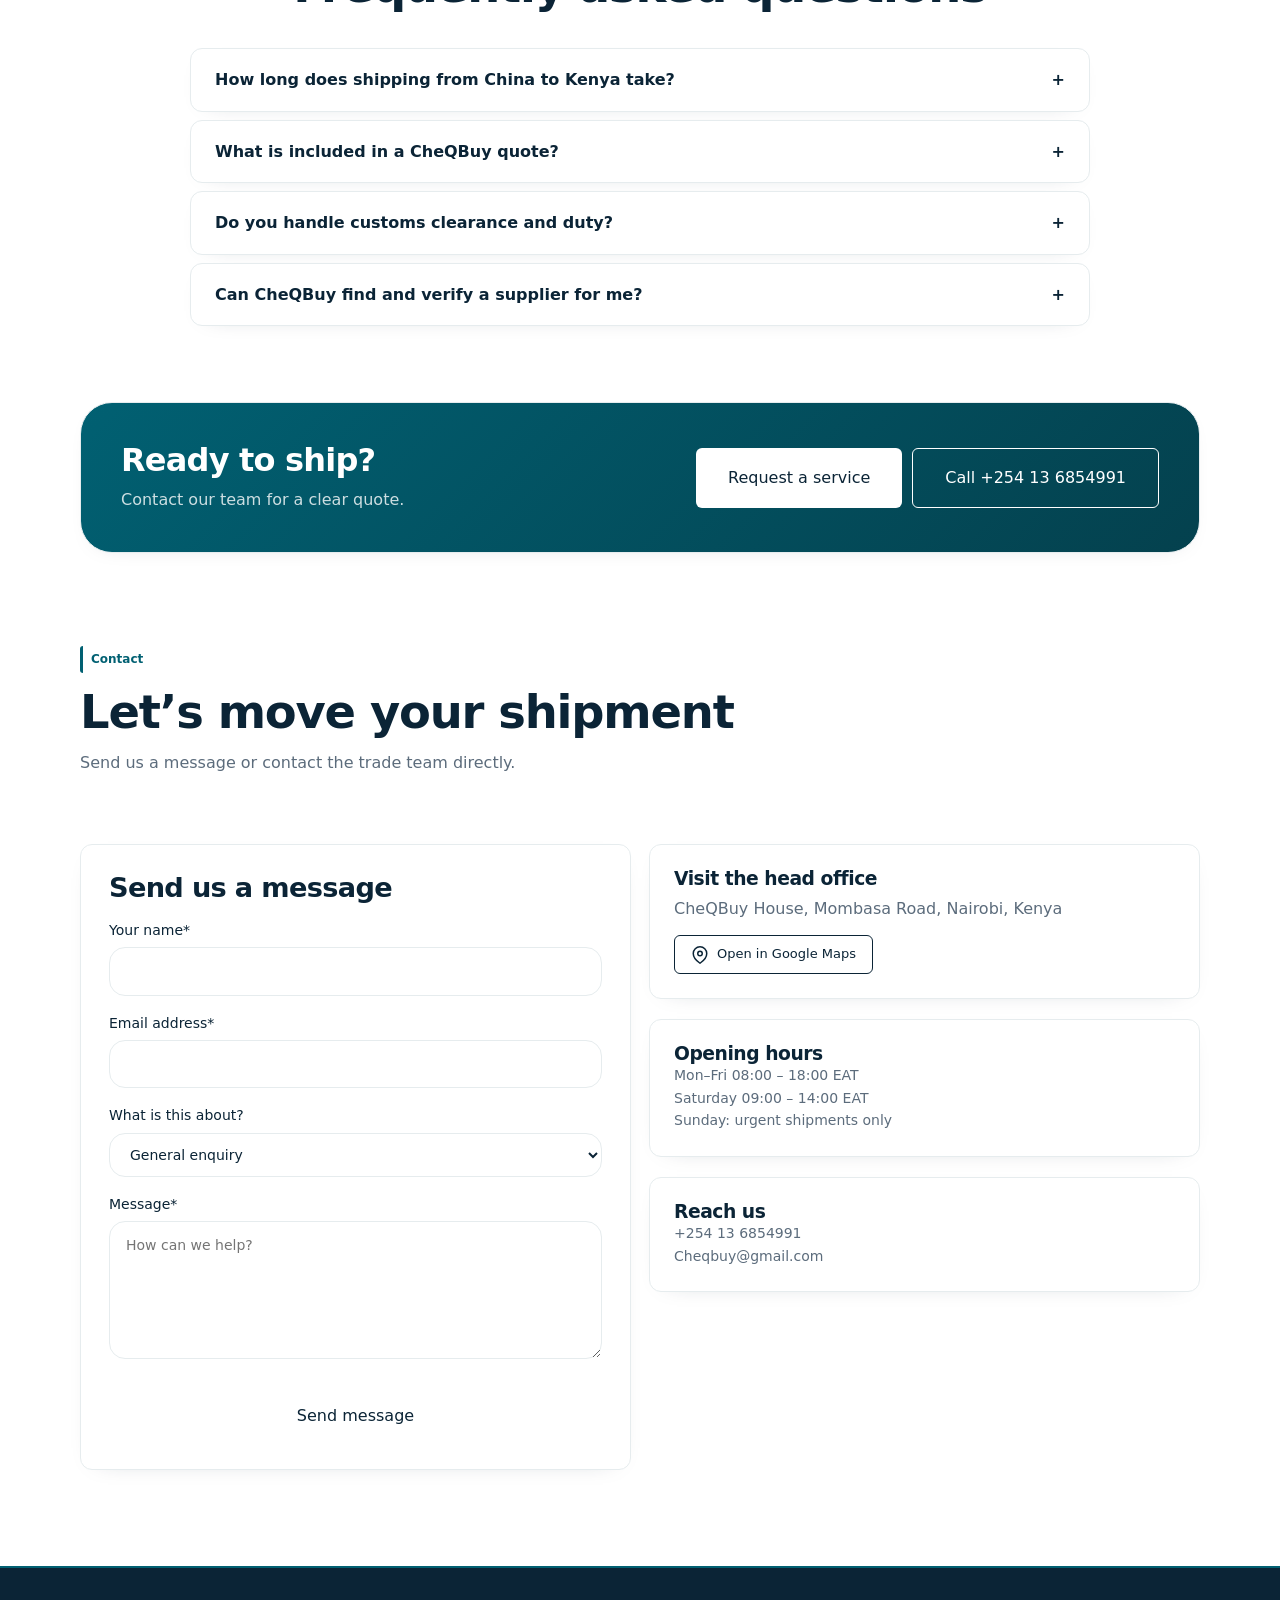
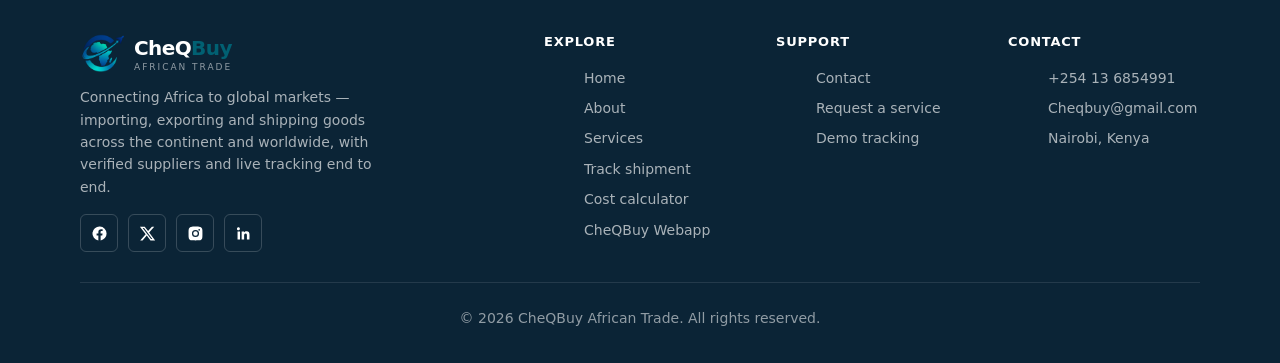
==== commit 188facea: "Simplify marketing site visual design Co-authored-by: Copilot <223556219+Copilot@users.noreply.githu" ====
--- a/index.html
+++ b/index.html
@@ -9,13 +9,10 @@
 <meta property="og:title" content="CheQBuy African Trade — Connecting Africa to Global Markets">
 <meta property="og:type" content="website">
 <link rel="icon" type="image/png" href="img/logo.png">
-<link rel="preconnect" href="https://fonts.googleapis.com"><link rel="preconnect" href="https://fonts.gstatic.com" crossorigin>
-<link href="https://fonts.googleapis.com/css2?family=Poppins:wght@300;400;500;600;700;800&display=swap" rel="stylesheet">
 <link rel="stylesheet" href="styles.css">
 </head>
 <body>
 <header id="hd">
-  <div class="topr"><a class="orb lt sm" href="#/#download-app" id="login" aria-label="Log in or sign up to CheQBuy">Log in / Sign up</a></div>
   <div class="wrap nav">
     <a class="brand" href="#/" aria-label="CheQBuy African Trade — home">
       <img class="brand-logo" src="img/logo.png" alt="">
@@ -23,6 +20,7 @@
     </a>
     <nav class="links" id="links" aria-label="Main"></nav>
     <div class="rt">
+      <a class="orb sm webapp-nav" href="webapp.html">Open Webapp</a>
       <button class="orb gh ico" id="theme" aria-label="Toggle dark mode"><svg viewBox="0 0 24 24" fill="none" stroke="currentColor" stroke-width="2"><path d="M21 12.8A9 9 0 1 1 11.2 3a7 7 0 0 0 9.8 9.8z"/></svg></button>
       <button class="orb gh ico" id="cartBtn" aria-label="Open cart"><svg viewBox="0 0 24 24" fill="none" stroke="currentColor" stroke-width="2"><circle cx="9" cy="20" r="1.5"/><circle cx="18" cy="20" r="1.5"/><path d="M2 3h3l2.7 12.4a2 2 0 0 0 2 1.6h7.7a2 2 0 0 0 2-1.5L21 7H6"/></svg><span class="badge" id="cnt" hidden>0</span></button>
       <button class="orb ico" id="menuBtn" aria-label="Open menu" aria-expanded="false"><svg viewBox="0 0 24 24" fill="none" stroke="#fff" stroke-width="2.2" stroke-linecap="round"><path d="M4 6h16M4 12h16M4 18h16"/></svg></button>
--- a/styles.css
+++ b/styles.css
@@ -142,6 +142,7 @@
 .hsd{display:flex;gap:6px;margin-top:16px}.hsd i{width:6px;height:6px;border-radius:9px;background:rgba(255,255,255,.35);cursor:pointer;transition:.4s}.hsd i.a{width:28px;background:#59AFBF}
 @media(min-width:640px){.hsi img{width:160px;height:160px}.hsb h3{font-size:24px}}
 @media(min-width:1280px){.hs{position:absolute;right:32px;bottom:32px;width:420px;align-items:flex-start;margin:0}}
+
 /* phones */
 .ag{display:grid;gap:56px;align-items:center}@media(min-width:1024px){.ag{grid-template-columns:.95fr 1.05fr}}
 .phones{perspective:1400px;padding:30px 0}.pst{display:flex;justify-content:center;gap:0;transform-style:preserve-3d;transition:transform .5s cubic-bezier(.22,1,.36,1)}
@@ -185,3 +186,78 @@
 .ah1{isolation:isolate}.abg{position:absolute;inset:0;z-index:-2}.abg img{position:absolute;inset:0;width:100%;height:100%;object-fit:cover;opacity:0;transition:opacity 1.4s ease-out}.abg img.a{opacity:1;animation:kb 12s ease-out forwards}
 .ah1:before{content:"";position:absolute;inset:0;z-index:-1;background:linear-gradient(100deg,rgba(4,25,36,.93),rgba(4,45,56,.72) 50%,rgba(1,96,114,.4))}
 .adots{display:flex;gap:6px;margin-top:34px}.adots i{height:6px;width:16px;border-radius:9px;background:rgba(255,255,255,.3);cursor:pointer;transition:.5s}.adots i.a{width:40px;background:var(--wn)}
+
+body{font-family:system-ui,-apple-system,"Segoe UI",sans-serif}
+h1,h2,h3{letter-spacing:-.025em}
+.wrap{max-width:1160px}
+.card{border-radius:12px;box-shadow:0 6px 24px -20px rgba(11,36,54,.36)}
+.tag{border-radius:3px;padding:4px 8px;background:transparent;border-left:3px solid var(--pri)}
+.orb{border-radius:6px;background:var(--pri);background-image:none;box-shadow:none;transition:background-color .18s ease,transform .18s ease}
+.orb:hover{background:#04414E;box-shadow:none;filter:none;transform:translateY(-1px)}
+.orb:active{transform:translateY(0)}
+.orb.lt{background:#fff;color:#0B2436}
+.orb.lt:hover{background:#E6EFF1}
+.orb.gh{background:transparent;color:inherit;border:1px solid currentColor}
+.orb.gh:hover{background:rgba(255,255,255,.12)}
+.orb.ol{background:transparent}
+header{background:var(--bg)!important;border-bottom:1px solid var(--bd)!important;padding:0;pointer-events:none}
+header .wrap{max-width:1160px}
+.nav{height:72px;padding:0;background:transparent;border:0;border-radius:0;box-shadow:none;backdrop-filter:none}
+header.sc .nav{transform:none}
+.topr{display:none}
+.links{gap:4px;margin-left:28px}
+.links a{border-radius:4px}
+.links a.on{box-shadow:none}
+.rt{gap:8px}
+.webapp-nav{white-space:nowrap}
+.strip{margin:0;padding:8px 16px;background:var(--bg);border:0;border-top:1px solid var(--bd);border-radius:0}
+.strip a{border-radius:4px;background:transparent}
+.strip a.on{background:var(--pale);color:var(--pri)}
+.hero{min-height:100svh;padding:120px 0 64px}
+.hero .bg img{opacity:1;animation:none}
+.hero::before{background:linear-gradient(90deg,rgba(5,24,34,.88),rgba(5,24,34,.62) 58%,rgba(5,24,34,.34))}
+.hg{gap:32px}
+.hero-copy{max-width:580px}
+.hero-kicker{font-size:13px;font-weight:650;letter-spacing:.08em;text-transform:uppercase;color:#b9dbe0}
+.hero h1{max-width:620px;margin:18px 0;font-size:clamp(2.6rem,5.3vw,4.2rem);line-height:1.04;letter-spacing:-.04em}
+.grad{color:var(--lt);background:none}
+.hero p.l{font-size:18px;max-width:520px;color:rgba(255,255,255,.88)}
+.btns{gap:10px}
+.hero-downloads{margin-top:22px}
+.footer-webapp{border-radius:6px;background:transparent;border-color:rgba(255,255,255,.38)}
+.footer-webapp:hover{background:rgba(255,255,255,.1);transform:none}
+.hph{perspective:900px}
+.hpf{animation-duration:8s;transform:rotateY(-7deg) rotateX(2deg);box-shadow:0 24px 48px -28px #000}
+.hpf:hover{box-shadow:0 28px 54px -28px #000}
+.sec{padding-top:68px;padding-bottom:68px}
+.grid{gap:18px}
+.process-card{padding:22px;box-shadow:none}
+.process-number{display:block;color:var(--pri);font-size:13px;font-weight:700;letter-spacing:.08em;margin-bottom:20px}
+.process-card h3{font-size:18px}
+.process-card p{color:var(--tx2);font-size:14px;margin-top:8px}
+.trade-strip{display:flex;justify-content:center;flex-wrap:wrap;gap:12px 36px;padding:20px;border-block:1px solid var(--bd);color:var(--tx2);font-size:13px;font-weight:600}
+.trade-strip div+div{border-left:1px solid var(--bd);padding-left:36px}
+.rv{transform:translateY(8px);transition:opacity .35s ease,transform .35s ease}
+footer:before{height:2px;background:var(--pri);animation:none}
+footer h4{letter-spacing:.06em}
+.so a{border-radius:6px}
+.flip{height:auto}
+.tilt{transform:none;transition:box-shadow .2s ease}
+@media(max-width:1023px){
+  .nav{height:64px}
+  .webapp-nav{font-size:12px;padding:8px 10px}
+}
+@media(max-width:700px){
+  .hero{min-height:auto;padding:130px 0 54px}
+  .hero h1{font-size:clamp(2.35rem,10vw,3.3rem)}
+  .hph{margin-top:12px}
+  .hpf{width:min(252px,72vw)}
+  .trade-strip{justify-content:flex-start;gap:10px 18px;font-size:12px}
+  .trade-strip div+div{border:0;padding-left:0}
+}
+@media(max-width:420px){
+  .brand{gap:6px;font-size:16px}
+  .brand-logo{width:34px;height:34px}
+  .rt{gap:5px}
+  .rt #theme{display:none}
+}
